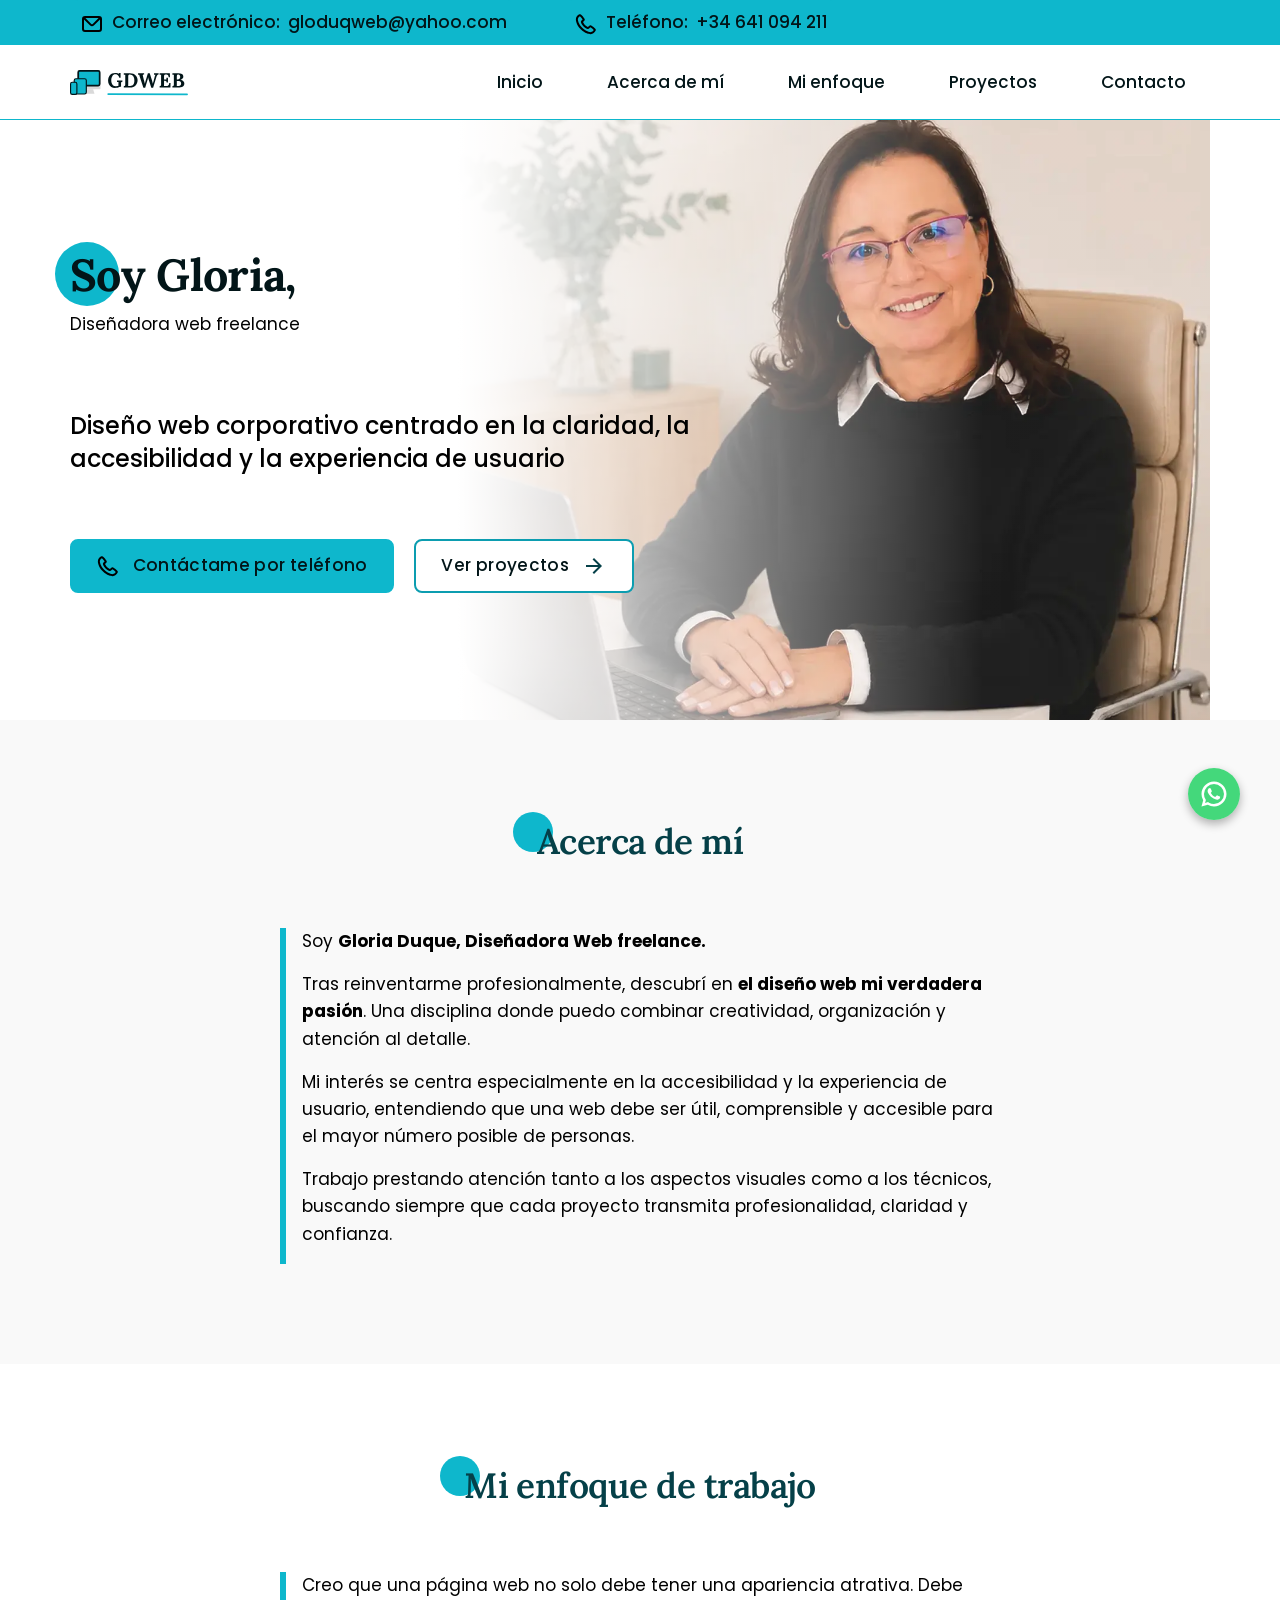
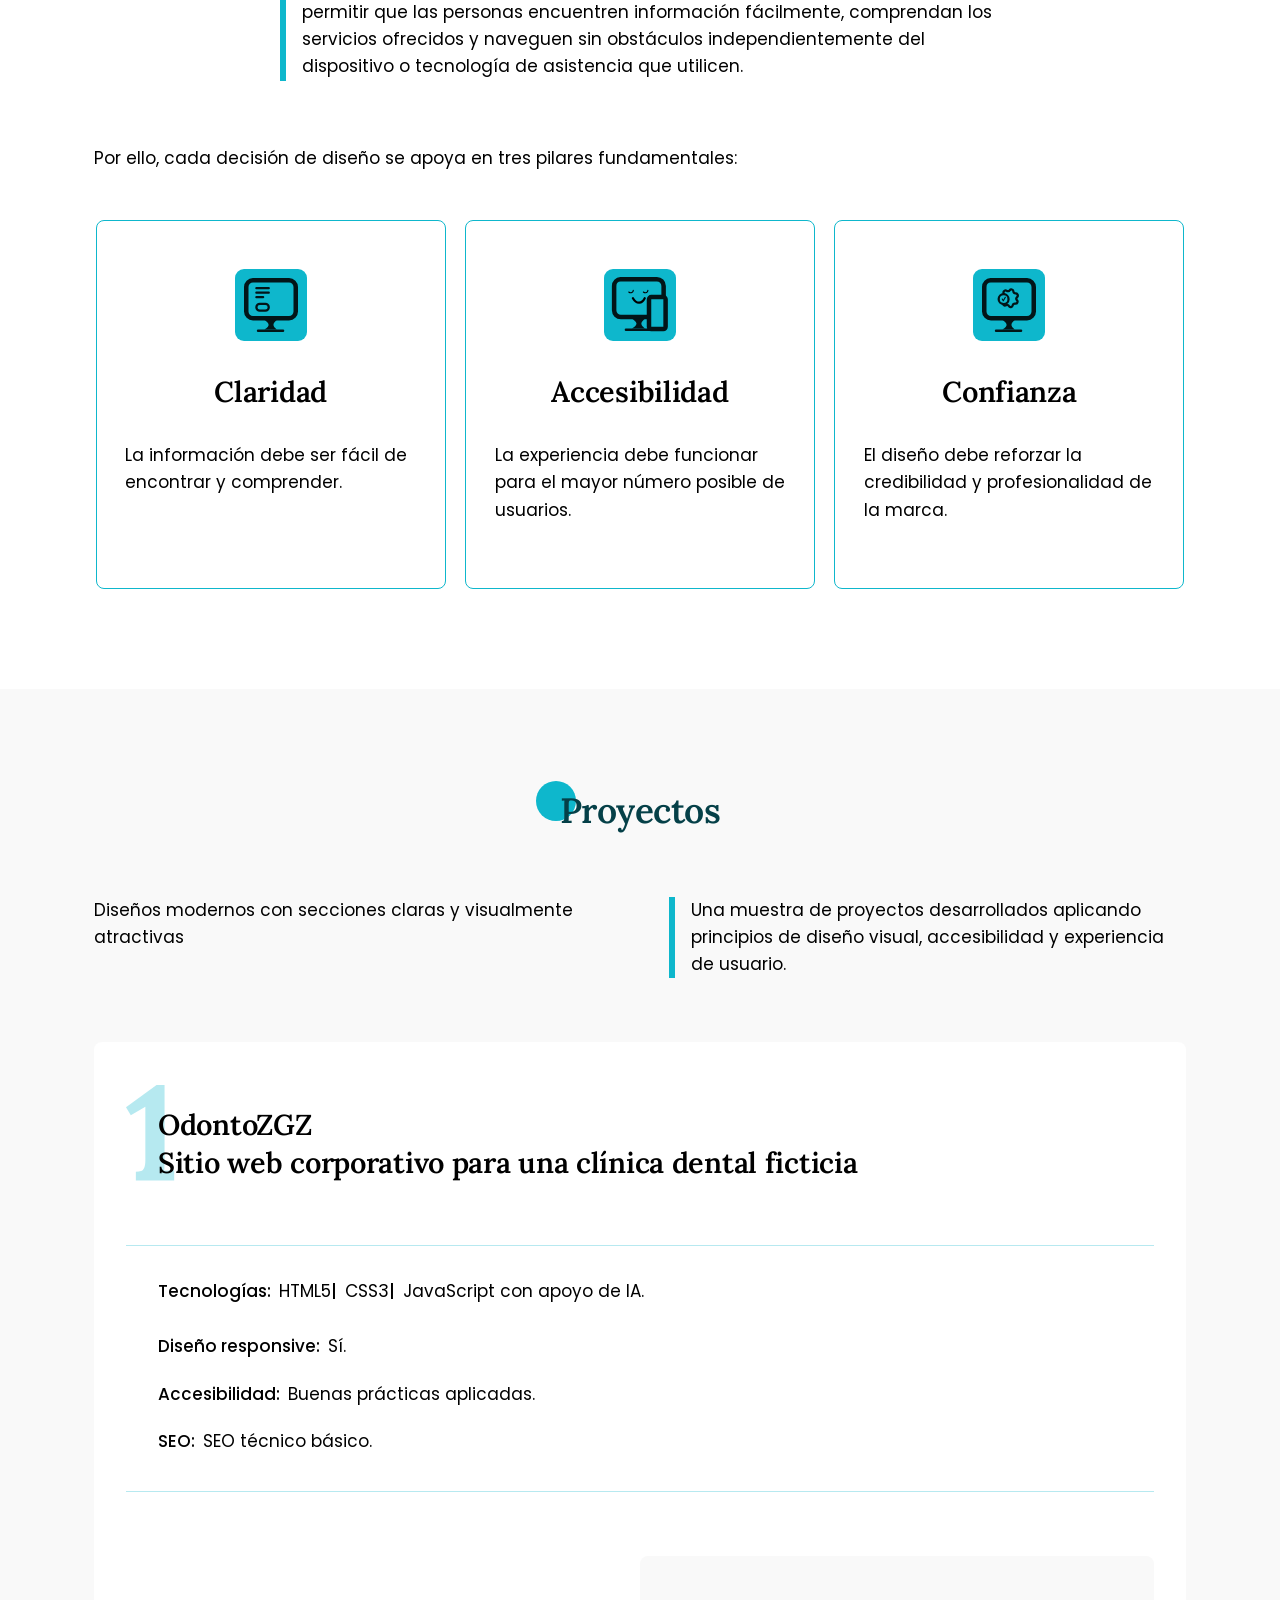
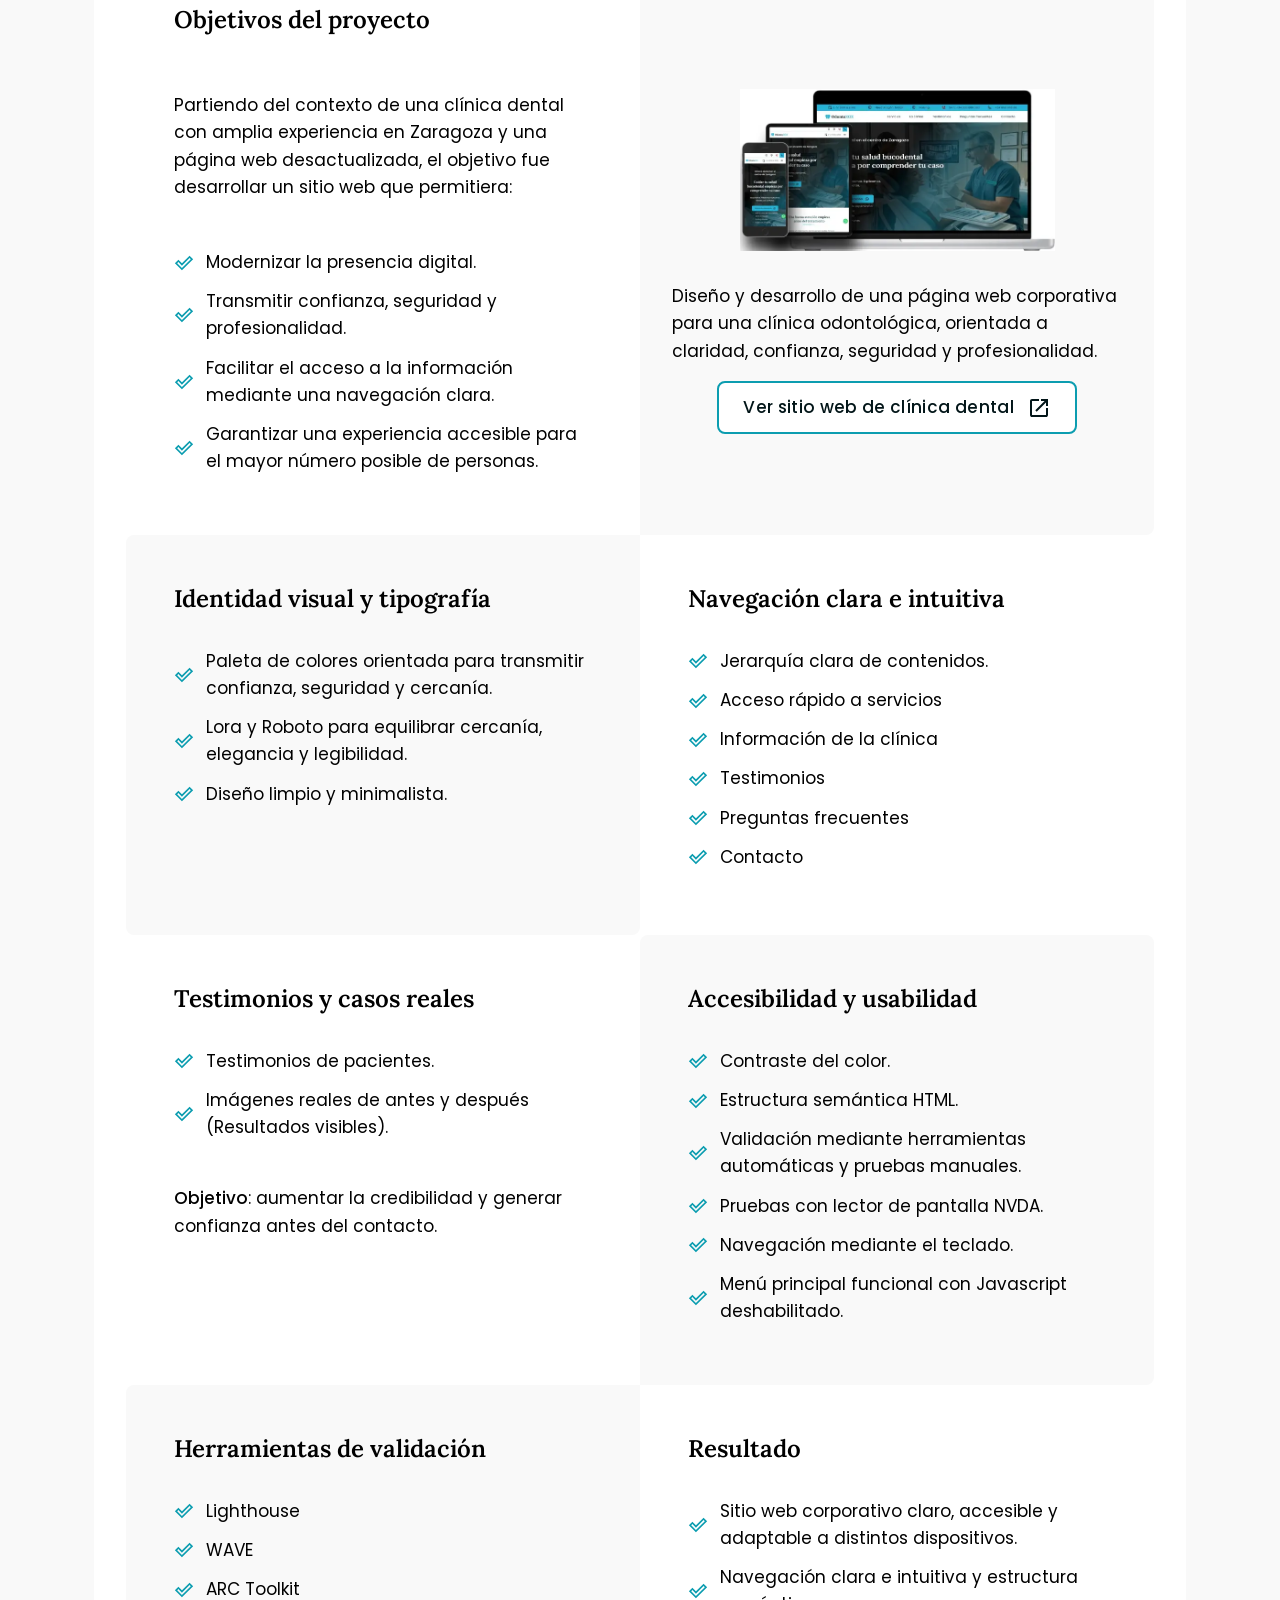
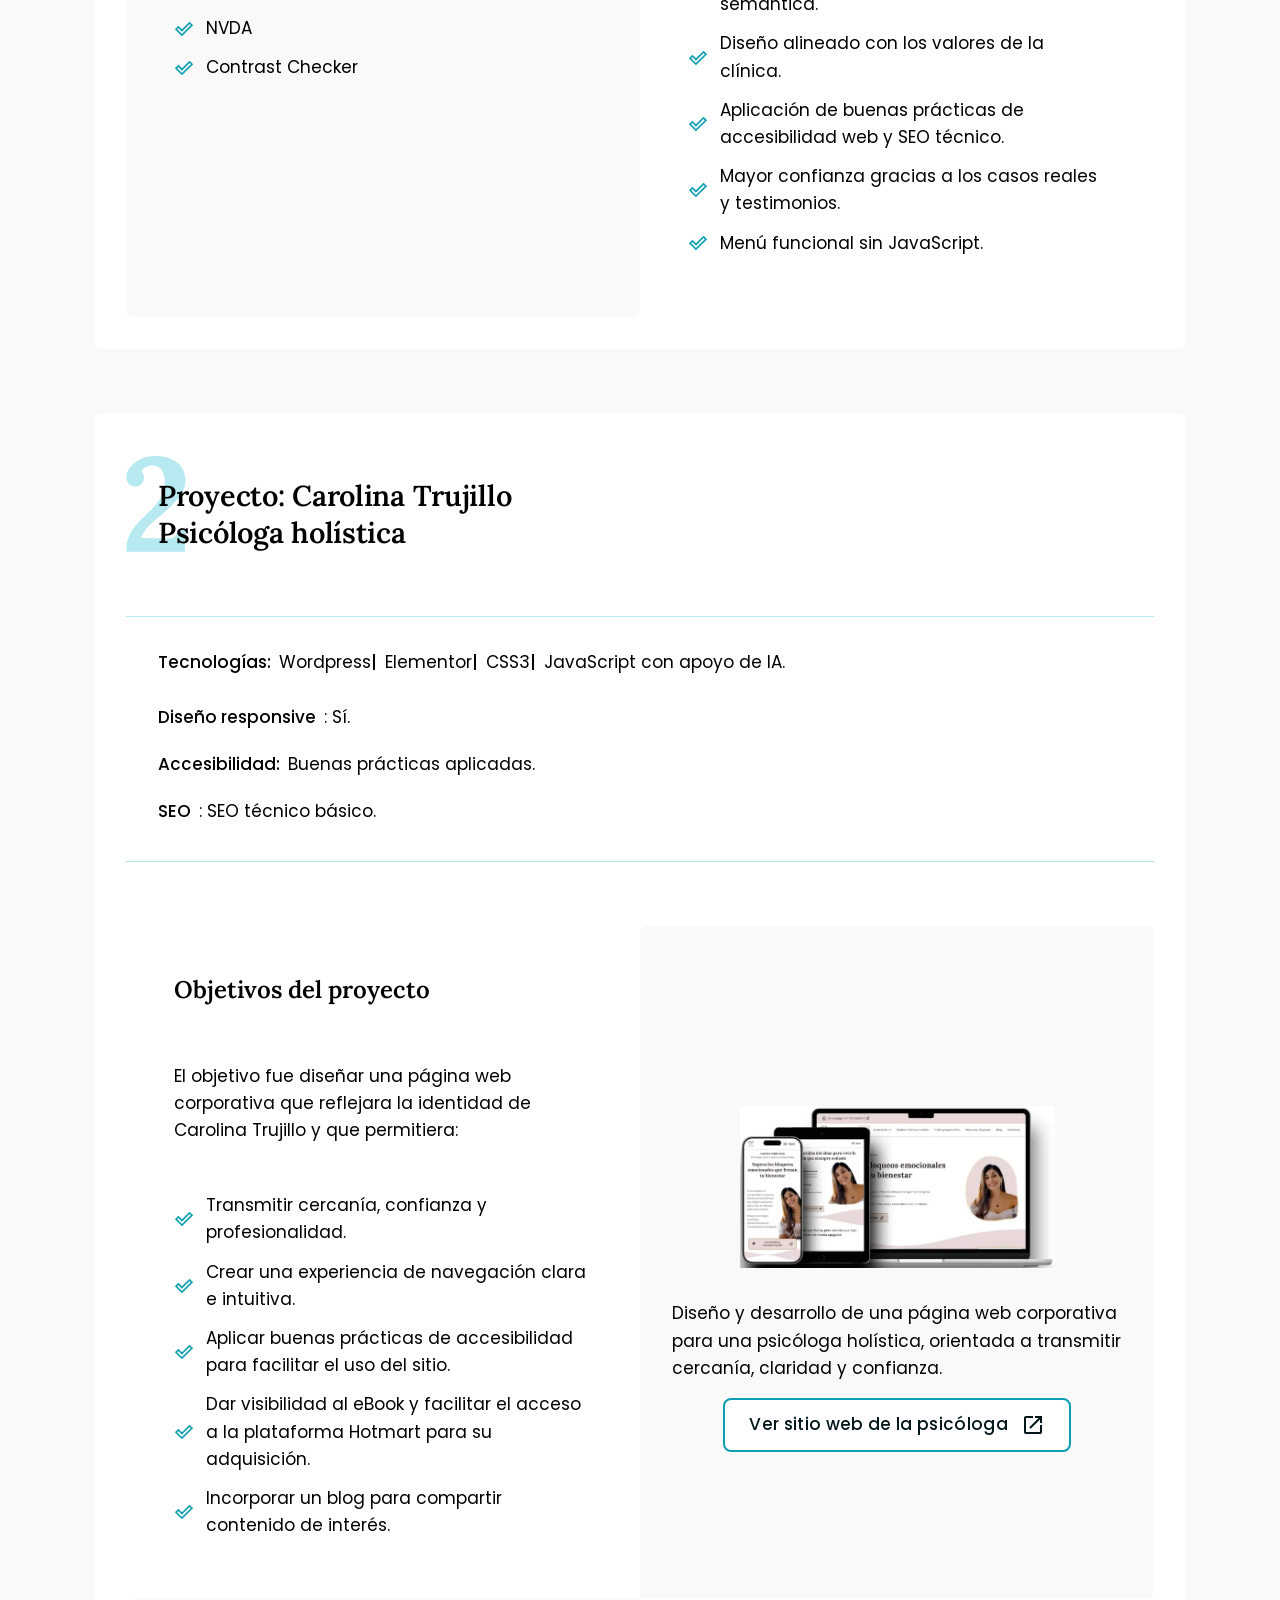
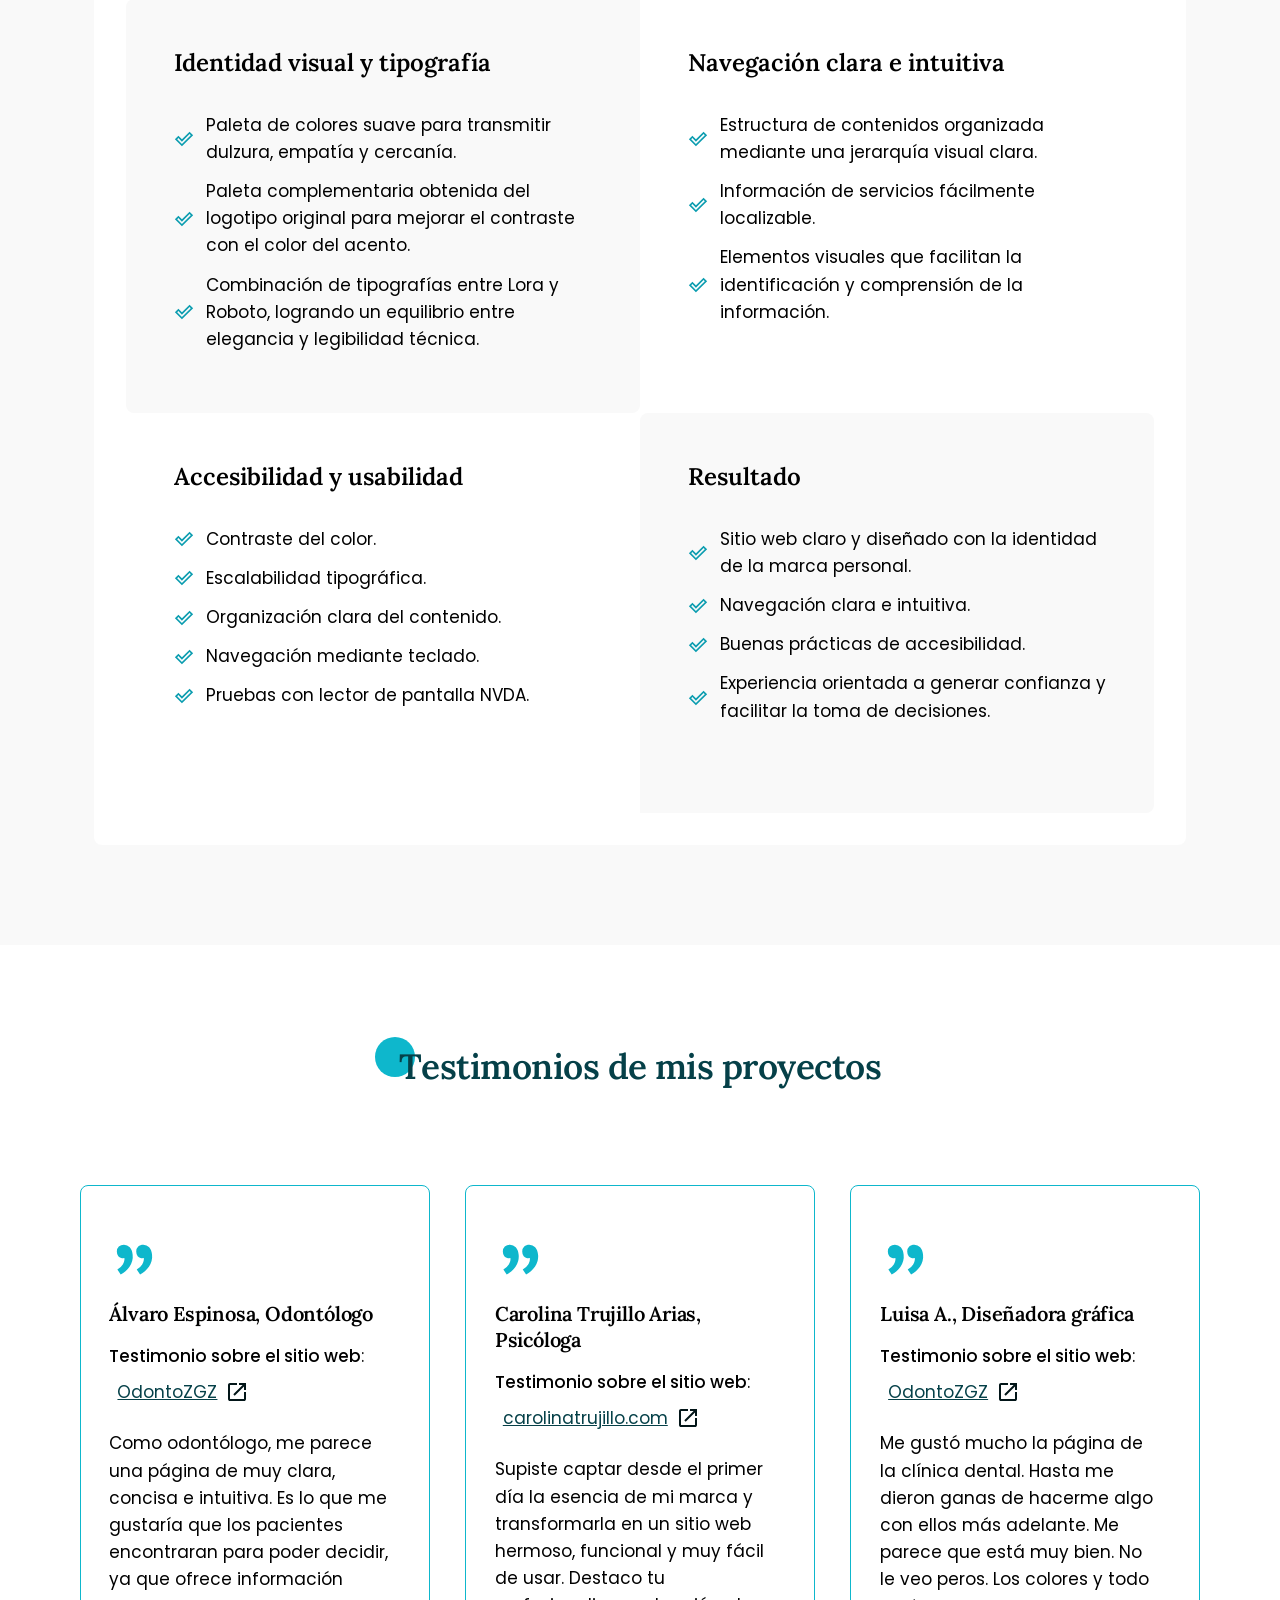
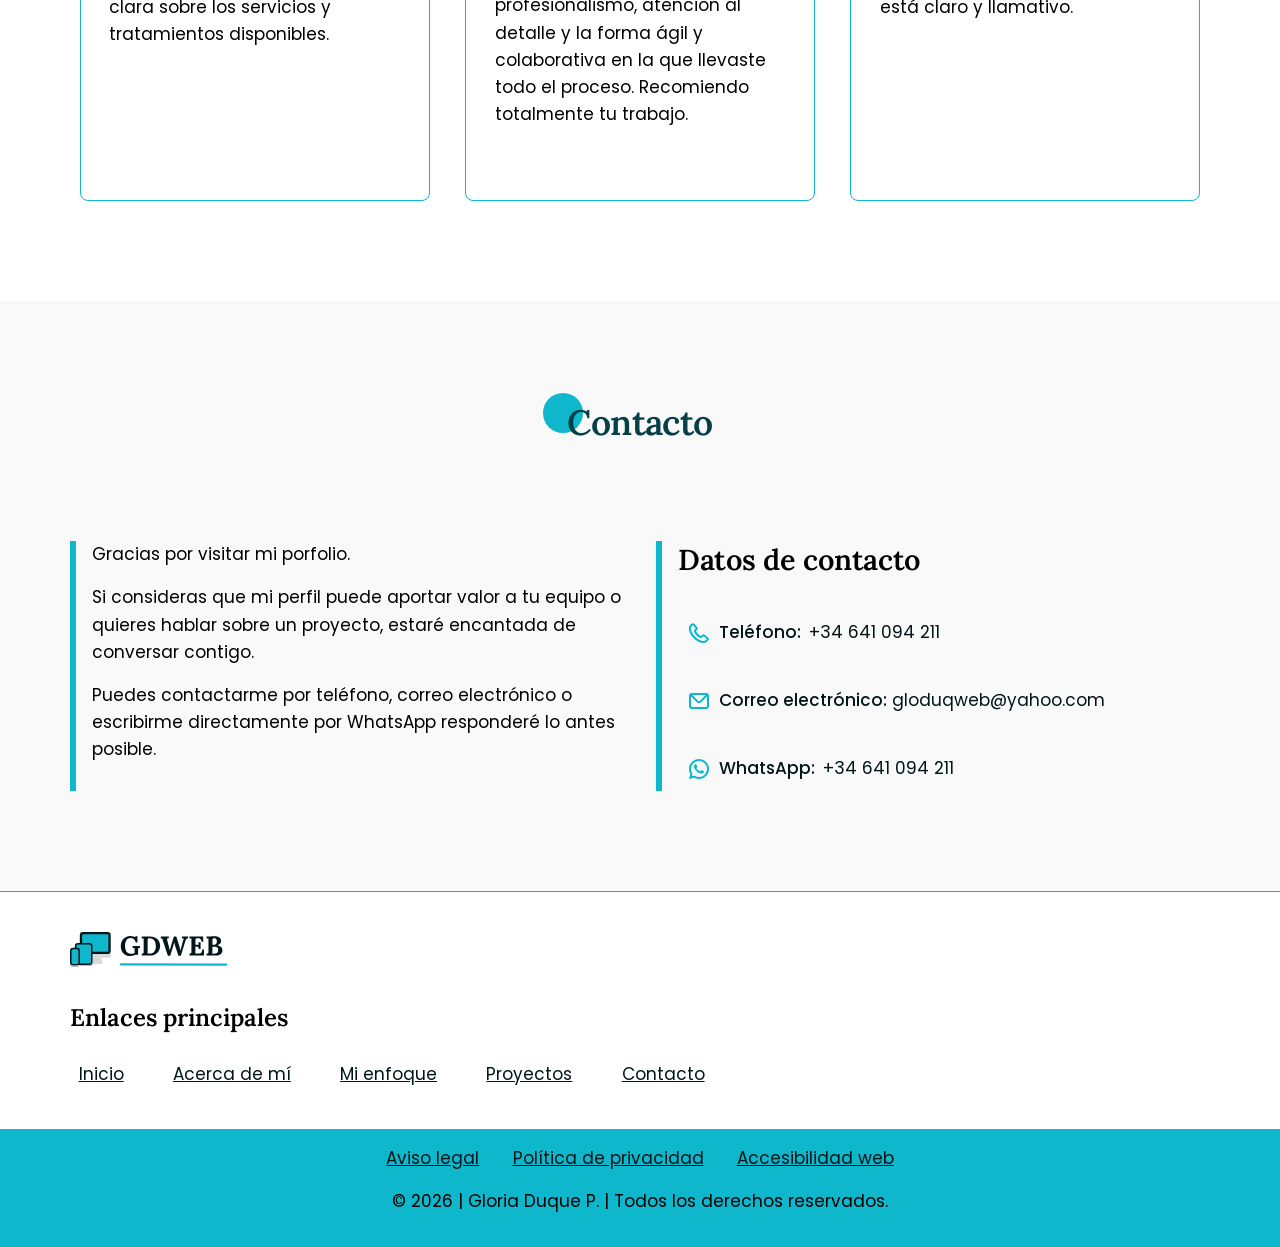
==== index.html @ 0d56bc3f "Add files via upload" ====
<!doctype html>
<html lang="es" class="no-js">

<head>
  <meta charset="UTF-8">
  <script>
    document.documentElement.classList.remove('no-js');
    document.documentElement.classList.add('js');
  </script>
  <meta name="viewport" content="width=device-width, initial-scale=1.0">
  <title>Gloria Duque| porfolio de diseño web accesible y experiencia de usuario</title>
  <meta name="robots" content="noindex nofollow">
  <meta name="description"
    content="porfolio de Gloria, Diseñadora web. Proyectos creados con enforque en la accebilidad web, claridad y experiencia de usuario. ">
  <!--FAVICON-->
  <link rel="icon" type="image/png" href="assets/img/mi-favicons/favicon-96x96.png" sizes="96x96">
  <link rel="icon" type="image/svg+xml" href="assets/img/mi-favicons/favicon.svg">
  <link rel="shortcut icon" href="assets/img/mi-favicons/favicon.ico">
  <link rel="apple-touch-icon" sizes="180x180" href="assets/img/mi-favicons/apple-touch-icon.png">
  <meta name="apple-mobile-web-app-title" content="Gdweb">
  <meta name="theme-color" content="#0eb7cc">
  <link rel="manifest" href="assets/img/mi-favicons/site.webmanifest">
  <link rel="preload" as="image" href="assets/img/hero-movil-1080.webp" media="(max-width: 1199px)"
    fetchpriority="high">
  <link rel="preload" as="image" href="assets/img/hero-web-desktop.webp" media="(min-width: 1200px)"
    fetchpriority="high">
  <link rel="stylesheet" href="assets/css/style.css">
</head>

<body id="scroll-top">
  <a class="skip-link" href="#main-content">Ir al Contenido</a>
  <header>
    <div class="header-superior">
      <div class="container">
        <div class="wrapper-enlaces-header-sup">
          <ul>
            <li class="email-header-sup"> <a href="mailto:gloduqweb@yahoo.com"><span>Correo electrónico:
                </span>gloduqweb@yahoo.com</a></li>
            <li class="tel-header-sup"><a href="tel:+34641094211"><span>Teléfono: </span>+34 641 094 211</a></li>
          </ul>


        </div>
      </div>
    </div>
    <div class="header-principal">
      <div class="container">
        <nav class="nav-principal">
          <a class="logo" href="index.html">
            <img src="assets/img/logo-gdweb.svg" alt="porfolio de Gloria Duque" width="200">
          </a>
          <button class="menu-toggle" aria-expanded="false" aria-controls="nav-list" aria-label="Abrir menú">
            <svg class="icon-burguer" aria-hidden="true" focusable="false" role="presentation"
              xmlns="http://www.w3.org/2000/svg" height="1.5rem" viewBox="0 -960 960 960" width="1.5rem" fill="#021518">
              <path d="M120-240v-80h720v80H120Zm0-200v-80h720v80H120Zm0-200v-80h720v80H120Z" />
            </svg>
            <svg class="icon-close" aria-hidden="true" focusable="false" role="presentation"
              xmlns="http://www.w3.org/2000/svg" height="1.5rem" viewBox="0 -960 960 960" width="1.5rem" fill="#021518">
              <path
                d="m256-200-56-56 224-224-224-224 56-56 224 224 224-224 56 56-224 224 224 224-56 56-224-224-224 224Z" />
            </svg>
          </button>

          <ul id="nav-list" class="nav-links">
            <li>
              <a class="nav-menu-principal" href="#scroll-top">Inicio</a>
            </li>
            <li>
              <a class="nav-menu-principal" href="#acerca-de-mi">Acerca de mí</a>
            </li>
            <li>
              <a class="nav-menu-principal" href="#servicios">Mi enfoque</a>
            </li>
            <li>
              <a class="nav-menu-principal" href="#proyectos">Proyectos</a>
            </li>
            <li>
              <a class="nav-menu-principal" href="#contacto">Contacto</a>
            </li>
          </ul>
        </nav>
      </div>
    </div>
  </header>

  <main id="main-content" tabindex="-1">
    <div class="fondo-hero">
      <div class="container hero-imagen">
        <section class="hero">
          <div>
            <div class="div-h1-relative">
              <h1>Soy Gloria,</h1>
              <div class="div-h1-absolute"></div>
            </div>
            <p>Diseñadora web freelance</p>
          </div>
          <figure class="img-hero-movil">
            <img src="assets/img/hero-movil-1080.webp" alt="">
            <figcaption class="sr-only">Retrato de Gloria Duque</figcaption>
          </figure>
          <p class="parraf-princ-hero">Diseño web corporativo centrado en la claridad, la accesibilidad y
            la experiencia
            de usuario</p>

          <div class="btn-hero">
            <a class="btn-primary" href="tel:+34641094211">Contáctame por teléfono</a>
            <a href="#proyectos" class="btn-borde enlace-interno">
              Ver proyectos
            </a>
          </div>
        </section>
      </div>
      <!-- <div class="gradiente-hero"></div> -->
    </div>
    <!--SECCIÓN ACERCA DE MÍ-->
    <section id="acerca-de-mi" class="acerca-de-mi">
      <div class="container">
        <h2><span class="h2-esfera-decorativa">A</span>cerca de mí</h2>

        <div class="textos-acerca-de-mi borde-decorativo">
          <p>
            Soy <strong>Gloria Duque, Diseñadora Web freelance.</strong>
          </p>
          <p>
            Tras reinventarme profesionalmente, descubrí en
            <b>el diseño web mi verdadera pasión</b>. Una disciplina donde puedo combinar creatividad,
            organización y
            atención al detalle.
          </p>
          <p>
            Mi interés se centra especialmente en la accesibilidad y la experiencia de usuario, entendiendo que una web
            debe ser
            útil, comprensible y accesible para el mayor número posible de personas.
          </p>
          <p>Trabajo prestando atención tanto a los aspectos visuales como a los técnicos, buscando siempre que cada
            proyecto
            transmita profesionalidad, claridad y confianza.</p>
        </div>
      </div>
    </section>
    <!--Enfoque de trabajo-->
    <section id="servicios" class="servicios">
      <div class="container">
        <h2><span class="h2-esfera-decorativa">M</span>i enfoque de trabajo</h2>

        <p class="texto-inicial-servicios borde-decorativo">
          Creo que una página web no solo debe tener una apariencia atrativa. Debe permitir que las personas encuentren
          información fácilmente, comprendan los servicios ofrecidos y naveguen sin
          obstáculos independientemente del dispositivo o tecnología de asistencia que utilicen.

        </p>
        <div class="wrapper-enfoque">
          <p>Por ello, cada decisión de diseño se apoya en tres pilares fundamentales:</p>
          <ul class="servicios-grid">
            <li class="servicio-tarjeta">
              <img src="assets/img/diseno-amigable.svg" alt="" class="icono-tarjeta-servicio">
              <h3>Claridad</h3>
              <p>
                La información debe ser fácil de encontrar y comprender.
              </p>
            </li>
            <li class="servicio-tarjeta">
              <img src="assets/img/design-responsive.svg" alt="" class="icono-tarjeta-servicio">
              <h3 class="h3-disen-adaptab">Accesibilidad</h3>
              <p>
                La experiencia debe funcionar para el mayor número posible de usuarios.
              </p>
            </li>
            <li class="servicio-tarjeta">
              <img src="assets/img/design-optimizado.svg" alt="" class="icono-tarjeta-servicio">
              <h3>Confianza</h3>
              <p>
                El diseño debe reforzar la credibilidad y profesionalidad de la marca.
              </p>
            </li>
          </ul>
        </div>
      </div>
    </section>
    <!-- ======================== -->
    <section id="proyectos" class="porfolio porfolio-proyecto">
      <div class="container">
        <h2><span class="h2-esfera-decorativa">P</span>royectos</h2>
        <div class="p-uno-porfolio">
          <p class="p-decora-porfolio">
            Diseños modernos con secciones claras y visualmente
            atractivas
          </p>
          <p class="borde-decorativo texto-inicial">
            Una muestra de proyectos desarrollados aplicando principios de diseño visual, accesibilidad y experiencia de
            usuario.
          </p>
        </div>
        <!--proyecto-OdontoZGZ-->
        <article class="proyecto">
          <h3 id="proyecto-odonto" class="odonto h3-proyecto odonto">
            <span>OdontoZGZ</span>
            <span>Sitio web corporativo para una clínica dental ficticia</span>
          </h3>
          <ul class="tecnologia-proyecto">
            <li class="item-lista-tecnologias"><span>Tecnologías:</span>
              <ul class="lista-tecnologia-proyecto">
                <li>HTML5</li>
                <li><span aria-hidden="true">|</span>CSS3</li>
                <li><span aria-hidden="true">|</span>JavaScript con apoyo de IA.</li>
              </ul>
            </li>
            <li><span>Diseño responsive:</span>Sí.</li>
            <li><span>Accesibilidad:</span>Buenas prácticas aplicadas.</li>
            <li><span>SEO:</span>SEO técnico básico.</li>
          </ul>
          <div class="grid-proyecto">
            <div class="grid-1-proyecto">
              <div class="objeti-proyecto-porfo">
                <h4>Objetivos del proyecto</h4>
                <p>
                  Partiendo del contexto de una clínica dental con amplia experiencia en Zaragoza y una página web
                  desactualizada, el objetivo fue desarrollar un sitio web que permitiera:</p>
                <ul>
                  <li>Modernizar la presencia digital.</li>
                  <li>Transmitir confianza, seguridad y profesionalidad.</li>
                  <li>Facilitar el acceso a la información mediante una navegación clara.</li>
                  <li>Garantizar una experiencia accesible para el mayor número posible de personas.</li>
                </ul>

              </div>
            </div>
            <div class="grid-2-proyecto">
              <figure class="figure-proyect1">
                <img src="assets/img/odonto-mockup.webp"
                  alt="Página inicio de OdontoZGZ adaptada a pantallas de ordenador, tableta y teléfono móvil.">
                <figcaption class="descripcion-img-proyecto">
                  <p class="descripcion-img-proyecto">
                    Diseño y desarrollo de una página web corporativa para una clínica odontológica, orientada a
                    claridad, confianza, seguridad y profesionalidad.
                  </p>
                  <a class="btn-borde enlace-nueva-ventana" href="https://glodu853.github.io/odontozgz/" target="_blank"
                    rel="noopener noreferrer nofollow">Ver sitio web de clínica dental
                    <span class="sr-only">(se abre en una nueva pestaña.)
                    </span>
                  </a>
                </figcaption>
              </figure>
            </div>

            <!--grid 3 y 4-->

            <div class="grid-3-proyecto">
              <h4>Identidad visual y tipografía</h4>
              <ul>
                <li>Paleta de colores orientada para transmitir confianza, seguridad y cercanía.</li>
                <li>Lora y Roboto para equilibrar cercanía, elegancia y legibilidad.</li>
                <li>Diseño limpio y minimalista.</li>
              </ul>
            </div>

            <div class="grid-4-proyecto">
              <h4>Navegación clara e intuitiva</h4>
              <div>
                <ul>
                  <li>Jerarquía clara de contenidos.</li>
                  <li>Acceso rápido a servicios</li>
                  <li>Información de la clínica</li>
                  <li>Testimonios</li>
                  <li>Preguntas frecuentes</li>
                  <li>Contacto</li>
                </ul>
              </div>
            </div>

            <!--grid 5 y 6-->

            <div class="grid-5-proyecto">
              <h4>Testimonios y casos reales</h4>
              <ul>
                <li>Testimonios de pacientes.</li>
                <li>Imágenes reales de antes y después (Resultados visibles).</li>
              </ul>
              <p><span class="negrita">Objetivo</span>: aumentar la credibilidad y generar confianza antes del contacto.
              </p>
            </div>

            <div class="grid-6-proyecto">
              <h4>Accesibilidad y usabilidad</h4>
              <ul>
                <li>Contraste del color.</li>
                <li>Estructura semántica HTML.</li>
                <li>Validación mediante herramientas automáticas y pruebas manuales.</li>
                <li>Pruebas con lector de pantalla NVDA.</li>
                <li>Navegación mediante el teclado.</li>
                <li>Menú principal funcional con Javascript deshabilitado.</li>
              </ul>
            </div>

            <!--grid 7 y 8-->
            <div class="grid-7-proyecto">
              <h4>Herramientas de validación</h4>
              <ul>
                <li>Lighthouse</li>
                <li>WAVE</li>
                <li>ARC Toolkit</li>
                <li>NVDA</li>
                <li>Contrast Checker </li>
              </ul>
            </div>
            <div class="grid-8-proyecto">
              <h4>Resultado</h4>
              <ul>
                <li>Sitio web corporativo claro, accesible y adaptable a distintos dispositivos.</li>
                <li>Navegación clara e intuitiva y estructura semántica.</li>
                <li>Diseño alineado con los valores de la clínica.</li>
                <li>Aplicación de buenas prácticas de accesibilidad web y SEO técnico.</li>
                <li>Mayor confianza gracias a los casos reales y testimonios.</li>
                <li>Menú funcional sin JavaScript.</li>
              </ul>
            </div>
          </div>
        </article>
        <!--proyecto-Carolina-Trujillo-->
        <article class="proyecto">
          <h3 id="proyecto-carolina" class="h3-proyecto carolina">
            <span>Proyecto: Carolina Trujillo</span>
            <span>Psicóloga holística</span>
          </h3>
          <ul class="tecnologia-proyecto">
            <li class="item-lista-tecnologias"><span>Tecnologías:</span>
              <ul class="lista-tecnologia-proyecto">
                <li>Wordpress</li>
                <li><span aria-hidden="true">|</span>Elementor</li>
                <li><span aria-hidden="true">|</span>CSS3</li>
                <li><span aria-hidden="true">|</span>JavaScript con apoyo de IA.</li>
              </ul>
            </li>
            <li><span>Diseño responsive</span>: Sí.</li>
            <li><span>Accesibilidad: </span>Buenas prácticas aplicadas.</li>
            <li><span>SEO</span>: SEO técnico básico.</li>
          </ul>
          <!--grid 1 y 2-->
          <div class="grid-proyecto">
            <div class="grid-1-proyecto">
              <div class="objeti-proyecto-porfo">
                <h4>Objetivos del proyecto</h4>
                <p class="alinear-end">
                  El objetivo fue diseñar una página web corporativa que reflejara la identidad de Carolina Trujillo y
                  que permitiera:</p>
                <ul>
                  <li>Transmitir cercanía, confianza y profesionalidad.
                  </li>
                  <li>Crear una experiencia de navegación clara e intuitiva.</li>
                  <li>Aplicar buenas prácticas de accesibilidad para facilitar el uso del sitio.</li>
                  <li>Dar visibilidad al eBook y facilitar el acceso a la plataforma Hotmart para su adquisición.</li>
                  <li>Incorporar un blog para compartir contenido de interés.</li>
                </ul>

              </div>
            </div>
            <div class="grid-2-proyecto">
              <figure class="figure-proyect1">
                <img src="assets/img/home-carolinatrujillo.webp"
                  alt="Página inicio del sitio de Carolina Trujillo presentada en diferentes dispositivos.">
                <figcaption class="descripcion-img-proyecto">
                  <p class="descripcion-img-proyecto">Diseño y desarrollo de una página web corporativa para una
                    psicóloga holística, orientada a
                    transmitir cercanía, claridad y confianza.
                  </p>
                  <a class="btn-borde enlace-nueva-ventana" href="https://carolinatrujillo.com" target="_blank"
                    rel="noopener noreferrer nofollow">Ver sitio web de la psicóloga
                    <span class="sr-only">(se abrirá en una nueva pestaña).
                    </span>
                  </a>
                </figcaption>
              </figure>
            </div>
           
            <!--grid 3 y 4-->
            <div class="grid-3-proyecto">
              <h4>Identidad visual y tipografía</h4>
              <ul>
                <li>Paleta de colores suave para transmitir dulzura, empatía y cercanía. </li>
                <li>Paleta complementaria obtenida del logotipo original para mejorar el contraste con el color del
                  acento. </li>
                <li>Combinación de tipografías entre Lora y Roboto, logrando un equilibrio entre elegancia y legibilidad
                  técnica.</li>

              </ul>
            </div>
            <div class="grid-4-proyecto">
              <h4>Navegación clara e intuitiva</h4>
              <ul>
                <li>Estructura de contenidos organizada mediante una jerarquía visual clara.</li>
                <li>Información de servicios fácilmente localizable.</li>
                <li>Elementos visuales que facilitan la identificación y comprensión de la información.</li>
              </ul>
            </div>
            <!--grid 5 y 6-->
            <div class="grid-5-proyecto">
              <h4>Accesibilidad y usabilidad</h4>
              <ul>
                <li>Contraste del color.</li>
                <li>Escalabilidad tipográfica.</li>
                <li>Organización clara del contenido.</li>
                <li>Navegación mediante teclado.</li>
                <li>Pruebas con lector de pantalla NVDA.</li>
              </ul>
            </div>
            <div class="grid-6-proyecto">
              <h4>Resultado</h4>
              <ul>
                <li>Sitio web claro y diseñado con la identidad de la marca personal.</li>
                <li>Navegación clara e intuitiva.</li>
                <li>Buenas prácticas de accesibilidad.</li>
                <li>Experiencia orientada a generar confianza y facilitar la toma de decisiones.</li>
              </ul>
            </div>
          </div>
        </article>
      </div>
    </section>
    <section class="opiniones" id="valoraciones">
      <div class="container">
        <h2 id="titulo-opiniones" class="titulo-opiniones">
          <span class="h2-esfera-decorativa">T</span>estimonios de mis proyectos
        </h2>
        <ul class="testimonios-grid">
          <li class="testimonio-tarjeta">
            <article>
              <img src="assets/img/quote.svg" class="quote" alt="">
              <h3 class="h3-article"> <span class="sr-only">Testimonio de: </span> Álvaro Espinosa, Odontólogo</h3>
              <p><span class="font-weight-500">Testimonio sobre el sitio web</span>:
                <a class="testimonio-enlace" href="https://glodu853.github.io/odontozgz/" target="_blank"
                  rel="noopener noreferrer">
                  OdontoZGZ <span class="sr-only">(se abre en una nueva pestaña).</span>
                </a>
              </p>
              <blockquote>
                <p>
                  Como odontólogo, me parece una página de muy clara, concisa e
                  intuitiva. Es lo que me
                  gustaría que los pacientes encontraran para poder decidir, ya que ofrece información clara sobre
                  los
                  servicios y tratamientos disponibles.
                </p>
              </blockquote>
            </article>
          </li>

          <li class="testimonio-tarjeta">
            <article>
              <img src="assets/img/quote.svg" class="quote" alt="">
              <h3 class="h3-article"> <span class="sr-only">Testimonio de: </span>Carolina Trujillo Arias,<br> Psicóloga
              </h3>
              <p><span class="font-weight-500">Testimonio sobre el sitio web</span>:<a class="testimonio-enlace"
                  href="https://carolinatrujillo.com/" target="_blank" rel="noopener noreferrer">
                  carolinatrujillo.com <span class="sr-only">(se abre en una nueva pestaña).</span>
                </a>
              </p>
              <blockquote>
                <p>
                  Supiste captar desde el primer día la esencia de mi marca y transformarla en un sitio web hermoso,
                  funcional y muy fácil de usar. Destaco tu profesionalismo, atención al detalle y la forma ágil y
                  colaborativa en la que llevaste todo el proceso. Recomiendo totalmente tu trabajo.
                </p>
              </blockquote>
            </article>
          </li>
          <li class="testimonio-tarjeta">
            <article>
              <img src="assets/img/quote.svg" class="quote" alt="">
              <h3 class="h3-article"> <span class="sr-only">Testimonio de: </span> Luisa A., Diseñadora gráfica</h3>
              <p><span class="font-weight-500">Testimonio sobre el sitio web</span>:
                <a class="testimonio-enlace" href="https://glodu853.github.io/odontozgz/" target="_blank"
                  rel="noopener noreferrer">
                  OdontoZGZ <span class="sr-only">(se abre en una nueva pestaña).</span>
                </a>
              </p>
              <blockquote>
                <p>
                  Me gustó mucho la página de la clínica dental. Hasta me dieron ganas de hacerme algo con ellos más
                  adelante. Me parece que está muy bien. No le veo peros. Los colores y todo está claro y llamativo.

                </p>
              </blockquote>
            </article>
          </li>
        </ul>
      </div>
    </section>

    <section id="contacto" class="contacto">
      <div class="container">
        <h2 class="linea-decorativa">
          <span class="h2-esfera-decorativa">C</span>ontacto
        </h2>
        <div class="informacion-contacto">
          <div class="texto-seccion-contacto borde-decorativo">
            <p>
              Gracias por visitar mi porfolio.
            </p>
            <p>Si consideras que mi perfil puede aportar valor a tu equipo o quieres hablar sobre un proyecto, estaré
              encantada de conversar contigo.</p>
            <p>Puedes contactarme por teléfono, correo electrónico o escribirme directamente por WhatsApp responderé lo
              antes posible.</p>
          </div>
          <div class="datos-contacto">
            <h3>Datos de contacto</h3>
            <address class="enlaces-contacto">
              <ul>
                <li class="tel-section-contacto"><a href="tel:+34641094211"><span
                      class="etiquetas-enlaces">Teléfono:</span> +34 641 094 211</a></li>
                <li class="correo-section-contacto"><a href="mailto:gloduqweb@yahoo.com"><span><span
                        class="etiquetas-enlaces">Correo electrónico:</span> gloduqweb@yahoo.com</span></a></li>
                <li class="whatsapp-section-contacto"><a
                    href="https://wa.me/34641094211?text=Hola%2C%20Gloria.%20He%20visto%20tu%20porfolio%20y%20me%20gustar%C3%ADa%20contactar%20contigo."
                    target="_blank" rel="noopener noreferrer nofollow"><span class="etiquetas-enlaces">WhatsApp:</span>
                    +34 641 094 211
                    <span class="sr-only">(Se abre en una nueva pestaña)</span></a></li>

              </ul>


            </address>
          </div>
        </div>
      </div>
    </section>
  </main>
  <footer class="footer-principal">
    <div class="container">
      <h2 class="sr-only">Información del sitio</h2>
      <img src="assets/img/logo-gdweb.svg" alt="" width="160">
      <div class="enlac-prinp-contac-footer">
        <nav class="nav-footer" aria-label="Navegación del pie de página">

          <div class="enlaces-nav-footer">
            <h3 class="titulo-nav-footer">Enlaces principales</h3>
            <ul class="menu-principal-footer">
              <li class="item-menu-princip-footer">
                <a href="#scroll-top" class="link-footer">Inicio</a>
              </li>
              <li class="item-menu-princip-footer">
                <a href="#acerca-de-mi" class="link-footer">Acerca de mí</a>
              </li>
              <li class="item-menu-princip-footer">
                <a href="#servicios" class="link-footer">Mi enfoque</a>
              </li>
              <li class="item-menu-princip-footer">
                <a href="#proyectos" class="link-footer">Proyectos</a>
              </li>
              <li class="item-menu-princip-footer">
                <a href="#contacto" class="link-footer">Contacto</a>
              </li>
            </ul>
          </div>
        </nav>

      </div>
    </div>

    <section class="legal-footer">
      <div class="container">
        <h3 class="sr-only">Información legal</h3>
        <ul class="enlaces-legales-footer">
          <li class="item-legal-footer"><a href="legales-accesibilidad/aviso-legal.html">Aviso legal</a></li>
          <li class="item-legal-footer">
            <a href="legales-accesibilidad/politica-privacidad.html">Política de privacidad</a>
          </li>
           <li class="item-legal-footer"><a href="legales-accesibilidad/accesibilidad-web.html">Accesibilidad web</a></li>

        </ul>
        <p>© 2026 | Gloria Duque P. | Todos los derechos reservados.</p>
      </div>
    </section>
  </footer>
  <aside class="acciones-flotantes" aria-label="Accesos rápidos" data-landmark-index="12">

    <a class="whatsapp-fijo"
      href="https://wa.me/34641094211?text=Hola%2C+Gloria.+He+visto+tu+porfolio+y+me+gustar%C3%ADa+contactar+contigo."
      target="_blank" rel="noopener noreferrer"
      aria-label="Contactar con OdontoZGZ mediante WhatsApp. Se abrirá una nueva pestaña">
      <svg class="icon-whatsapp-fijo" aria-hidden="true" fill="currentColor" focusable="false"
        xmlns="http://www.w3.org/2000/svg" width="30" height="30" viewBox="0 0 24 24">
        <path
          d="m7.254 18.494l.724.423A7.95 7.95 0 0 0 12.001 20a8 8 0 1 0-8-8a7.95 7.95 0 0 0 1.084 4.024l.422.724l-.653 2.401zM2.005 22l1.352-4.968A9.95 9.95 0 0 1 2.001 12c0-5.523 4.477-10 10-10s10 4.477 10 10s-4.477 10-10 10a9.95 9.95 0 0 1-5.03-1.355zM8.392 7.308q.202-.014.403-.004q.081.006.162.016c.159.018.334.115.393.249q.447 1.015.868 2.04c.062.152.025.347-.093.537c-.06.097-.154.233-.263.372c-.113.145-.356.411-.356.411s-.099.118-.061.265c.014.056.06.137.102.205l.059.095c.256.427.6.86 1.02 1.268c.12.116.237.235.363.346c.468.413.998.75 1.57 1l.005.002c.085.037.128.057.252.11q.093.039.191.066q.036.01.073.011a.35.35 0 0 0 .295-.142c.723-.876.79-.933.795-.933v.002a.48.48 0 0 1 .378-.127q.092.004.177.04c.531.243 1.4.622 1.4.622l.582.261c.098.047.187.158.19.265c.004.067.01.175-.013.373c-.032.259-.11.57-.188.733a1.2 1.2 0 0 1-.21.302a2.4 2.4 0 0 1-.33.288q-.124.092-.125.09a5 5 0 0 1-.383.22a2 2 0 0 1-.833.23c-.185.01-.37.024-.556.014c-.008 0-.568-.087-.568-.087a9.45 9.45 0 0 1-3.84-2.046c-.226-.199-.436-.413-.65-.626c-.888-.885-1.561-1.84-1.97-2.742a3.5 3.5 0 0 1-.33-1.413a2.73 2.73 0 0 1 .565-1.68c.073-.094.142-.192.261-.305c.126-.12.207-.184.294-.228a1 1 0 0 1 .371-.1">
        </path>
      </svg>
    </a>
    <a href="#scroll-top" class="btn-volver-al-inicio-pag" aria-label="Volver al inicio de la página">
      <img src="assets/img/arrow-scroll-top.svg" alt="">
    </a>
  </aside>







  <script src="assets/js/main.js"></script>
</body>

</html>
---- assets/css/style.css ----
/* ==========================================================================
   0. FUENTES
   ========================================================================== */
/* poppins-regular - latin */
@font-face {
  font-display: swap; /* Check https://developer.mozilla.org/en-US/docs/Web/CSS/@font-face/font-display for other options. */
  font-family: 'Poppins';
  font-style: normal;
  font-weight: 400;
  src: url('../fonts/poppins/poppins-v24-latin-regular.woff2') format('woff2'); /* Chrome 36+, Opera 23+, Firefox 39+, Safari 12+, iOS 10+ */
  }
/* poppins-500 - latin */
@font-face {
  font-display: swap;
  font-family: 'Poppins';
  font-style: normal;
  font-weight: 500;
  src: url('../fonts/poppins/poppins-v24-latin-500.woff2') format('woff2'); /* Chrome 36+, Opera 23+, Firefox 39+, Safari 12+, iOS 10+ */
}

/* poppins-700 - latin */
@font-face {
  font-display: swap; /* Check https://developer.mozilla.org/en-US/docs/Web/CSS/@font-face/font-display for other options. */
  font-family: 'Poppins';
  font-style: normal;
  font-weight: 700;
  src: url('../fonts/poppins/poppins-v24-latin-700.woff2') format('woff2'); /* Chrome 36+, Opera 23+, Firefox 39+, Safari 12+, iOS 10+ */
}
/* poppins-italic - latin */
@font-face {
  font-display: swap; 
  font-family: 'Poppins';
  font-style: italic;
  font-weight: 400;
  src: url('../fonts/poppins/poppins-v24-latin-italic.woff2') format('woff2'); /* Chrome 36+, Opera 23+, Firefox 39+, Safari 12+, iOS 10+ */
}
/* lora-600 - latin */
@font-face {
  font-display: swap; /* Check https://developer.mozilla.org/en-US/docs/Web/CSS/@font-face/font-display for other options. */
  font-family: 'Lora';
  font-style: normal;
  font-weight: 600;
  src: url('../fonts/lora/lora-v37-latin-600.woff2') format('woff2'); /* Chrome 36+, Opera 23+, Firefox 39+, Safari 12+, iOS 10+ */
}
/* lora-700 - latin */
@font-face {
  font-display: swap; 
  font-family: 'Lora';
  font-style: normal;
  font-weight: 700;
  src: url('../fonts/lora/lora-v37-latin-700.woff2') format('woff2'); /* Chrome 36+, Opera 23+, Firefox 39+, Safari 12+, iOS 10+ */
}



/* ==========================================================================
   1. RESET MODERNO (Lo que acordamos al principio)
   ========================================================================== */
*,
*::before,
*::after {
  box-sizing: border-box;
  margin: 0;
  padding: 0;
}

html {
  -moz-text-size-adjust: none;
  -webkit-text-size-adjust: none;
  text-size-adjust: none;
  /* scroll-behavior: smooth; */
}

/* ==========================================================================
   2. VARIABLES DE FUENTES (Tus tablas de Desktop, Tablet y Móvil)
   ========================================================================== */
:root {
  --font-heading: 'Lora', serif;
  --font-body: 'Poppins', sans-serif;

  /* --- DESKTOP --- */
  --h1-sz: 2.8rem;
  --h1-lh: 1.25;
  --h1-ls: -0.015em;
  --h1-w: 700;
  --h2-sz: 2.2rem;
  --h2-lh: 1.25;
  --h2-ls: -0.015em;
  --h2-w: 600;
  --h3-sz: 1.8rem;
  --h3-lh: 1.3;
  --h3-ls: -0.01em;
  --h3-w: 600;
  --h4-sz: 1.5rem;
  --h4-lh: 1.35;
  --h4-ls: 0em;
  --h4-w: 600;
  --h5-sz: 1.25rem;
  --h5-lh: 1.4;
  --h5-ls: 0em;
  --h5-w: 500;
  --h6-sz: 1.125rem;
  --h6-lh: 1.4;
  --h6-ls: 0em;
  --h6-w: 500;

  --p-sz: 1.0625rem;
  --p-lh: 1.6;
  --p-w: 400;
  --p-lg-sz: 1.25rem;
  --p-lg-lh: 1.6;
  --btn-sz: 1.0625rem;
  --btn-ls: 0.02em;
  --btn-w: 500;
  --small-sz: 1rem;
  --small-lh: 1.5;
}

@media (max-width: 1023px) {

  /* TABLET */
  :root {
    --h1-sz: 2.4rem;
    --h1-lh: 1.3;
    --h2-sz: 1.9rem;
    --h2-lh: 1.3;
    --h3-sz: 1.6rem;
    --h3-lh: 1.35;
    --h4-sz: 1.35rem;
    --h4-lh: 1.4;
    --h5-sz: 1.15rem;
    --h5-lh: 1.45;
    --h6-sz: 1.0625rem;
    --h6-lh: 1.45;
    --p-lh: 1.65;
    --p-lg-lh: 1.65;
  }
}

@media (max-width: 767px) {

  /* MOBILE */
  :root {
    --h1-sz: 2rem;
    --h1-ls: -0.01em;
    --h2-sz: 1.75rem;
    --h2-ls: -0.01em;
    --h3-sz: 1.5rem;
    --h3-ls: -0.01em;
    --p-sz: 1rem;
    --p-lh: 1.7;
    --p-lg-sz: 1.125rem;
    --p-lg-lh: 1.7;
    --btn-sz: 1rem;
  }
}

/* ==========================================================================
   3. APLICACIÓN GLOBAL
   ========================================================================== */
body {
  min-height: 100dvh;
  font-family: var(--font-body);
  font-size: var(--p-sz);
  line-height: var(--p-lh);
  font-weight: var(--p-w);
  -webkit-font-smoothing: antialiased;
  /* text-rendering: optimizeLegibility; */
  overflow-wrap: break-word;
}

/* Encabezados Lora */
h1,
h2,
h3,
h4,
h5 {
  font-family: var(--font-heading);
  text-wrap: balance;
}

h1 {
  font-size: var(--h1-sz);
  line-height: var(--h1-lh);
  letter-spacing: var(--h1-ls);
  font-weight: var(--h1-w);
}

h2 {
  font-size: var(--h2-sz);
  line-height: var(--h2-lh);
  letter-spacing: var(--h2-ls);
  font-weight: var(--h2-w);
}

h3 {
  font-size: var(--h3-sz);
  line-height: var(--h3-lh);
  letter-spacing: var(--h3-ls);
  font-weight: var(--h3-w);
}

h4 {
  font-size: var(--h4-sz);
  line-height: var(--h4-lh);
  letter-spacing: var(--h4-ls);
  font-weight: var(--h4-w);
}

h5 {
  font-size: var(--h5-sz);
  line-height: var(--h5-lh);
  letter-spacing: var(--h5-ls);
  font-weight: var(--h5-w);
}

/* H6 y Párrafos especiales Poppins */
h6 {
  font-size: var(--h6-sz);
  line-height: var(--h6-lh);
  font-weight: var(--h6-w);
}

.parrafo-grande {
  font-size: var(--p-lg-sz);
  line-height: var(--p-lg-lh);
}

.small-meta {
  font-size: var(--small-sz);
  line-height: var(--small-lh);
}

/* Multimedia */
img,
picture,
video,
canvas,
svg {
  display: block;
  max-width: 100%;
  height: auto;
}

/* ==========================================================================
   4. ACCESIBILIDAD Y FOCO (Teclado)
   ========================================================================== */
:focus:not(:focus-visible) {
  outline: none;
}

:focus-visible {
  outline: 3px solid #723cc4;
  outline-offset: 2px;
  box-shadow: 0 0 0 2px #ffffff;
}

.sr-only {
  position: absolute;
  width: 1px;
  height: 1px;
  padding: 0;
  margin: -1px;
  overflow: hidden;
  clip: rect(0, 0, 0, 0);
  white-space: nowrap;
  border-width: 0;
}

:root {
  --color-primary: #0eb7cc;
  --color-secundary: #054048;
  --color-dark: #021518;
  --color-white: #ffffff;
  --color-light-gray: #f9f9f9;
  --color-grey: #d5d5d5;
  --color-hover: #61edff;
  --color-transp-hover: color-mix(in srgb, var(--color-hover), transparent 70%);
  --color-primary-transp: #b7e9f0;
  --color-gradiente: linear-gradient(75deg, rgba(255, 255, 255, 1) 0%, rgba(183, 233, 240, 1) 35%, rgba(14, 183, 204, 1) 72%, rgba(5, 64, 72, 1) 100%);
  --color-power-primary: #0C9DB0;
  --color-primary-light: #b7e9f07f;
}

:root {
  --height-movil-header-principal: 3.75rem;
  --height-tablet-header-principal: 3.75rem;
  --height-desktop-header-principal: 4.611rem;
}

:root {
  --height-movil-header-superior-desktop: 2.8rem;
}

:root {
  --padding-section-movil: 2.5rem;
  --padding-section-tablet: 3.5rem;
  --padding-section-desktop: 6.25rem;
}

:root {
  --height-nav-links-movil: 17rem;
  --height-nav-links-tablet: 12rem;
  --height-nav-links-desktop: 15rem;
}
/*TRANSITION PARA ENLACES Y BOTONES*/
a,
button {
  transition:
    color 0.2s ease,
    background-color 0.2s ease,
    border-color 0.2s ease,
    box-shadow 0.2s ease;
}

a {
  border-radius: 0.5rem;
}

/*ESTILOS PERSONALIZADOS*/
/*SKIP-LINK*/

.skip-link {
  clip: rect(1px, 1px, 1px, 1px);
  height: 1px;
  overflow: hidden;
  position: absolute;
  width: 1px;
  word-wrap: normal;
}

a.skip-link {
  background-color: rgb(199, 150, 246);
  color: black;
  text-decoration: none;
}

.skip-link:focus {
  /* background-color: #eee; */
  clip: auto;
  /* clip-path: none; */
  color: black;
  display: block;
  font-size: 1rem;
  height: auto;
  left: 5px;
  line-height: normal;
  padding: 12px 24px;
  text-decoration: none;
  top: 5px;
  width: auto;
  z-index: 100000;
}

h2 {
  color: var(--color-secundary);
}

h2.linea-decorativa {
  position: relative;
  margin-bottom: 2rem;
}

/* h2.linea-decorativa::after {
  content: '';
  display: block;
  margin: 0.75rem auto 0;
 
  width: 8rem;
  height: 4px;

  background-image: url('img/linea-decorativa.svg');
  background-repeat: no-repeat;
  background-position: center;
  background-size: contain;
 
} */

p {
  margin-bottom: 1rem;
}

@media (min-width: 1200px) {
  .borde-decorativo {
    border-left-color: var(--color-primary);
    border-left-width: 6px;
    border-left-style: solid;
    padding-left: 1rem;
  }
}

/*ESTILOS HEADER*/
header {
  border-bottom: 1px solid var(--color-primary);
}

.header-principal a.logo {
  display: flex;
  min-height: 44px;
}

.header-principal a.logo:focus {
  background-color: var(--color-hover);
}

.container {
  width: 100%;
  padding: 0 1rem;
  margin: 0 auto;
}

.hero,
.acerca-de-mi,
.servicios,
.porfolio,
.proceso,
.contacto, .opiniones {
  padding-top: var(--padding-section-movil);
  padding-bottom: var(--padding-section-movil);
}

@media (min-width: 768px) {

  .hero,
  .acerca-de-mi,
  .servicios,
  .porfolio,
  .proceso,
  .opiniones,
  .cta-final,
  .contacto {
    padding-top: var(--padding-section-tablet);
    padding-bottom: var(--padding-section-tablet);
  }
}

@media (min-width: 1200px) {

  .hero,
  .acerca-de-mi,
  .servicios,
  .porfolio,
  .proceso,
  .opiniones,
  .contacto {
    padding-top: var(--padding-section-desktop);
    padding-bottom: var(--padding-section-desktop);
  }
}

.header-superior {
  display: none;
}

@media (min-width: 768px) {
  body {
    padding-inline: 0;
  }
}

.nav-principal {
  display: flex;
  justify-content: space-between;
  align-items: center;
}

button.menu-toggle {
  padding: 0.63rem;
  border: 1px solid var(--color-white);
  min-height: 44px;
  min-height: 44px;
  background-color: var(--color-white);
}

button.menu-toggle:hover,
button.menu-toggle:focus {
  background-color: var(--color-hover);
}

.header-principal {
  height: var(--height-tablet-header-principal);
  display: flex;
  align-items: center;
}

a.nav-menu-principal {
  color: var(--color-dark);
  font-size: 1.063rem;
}

/* --- 1. ESTADO MÓVIL BASE --- */
.nav-links {
  display: none;
  position: absolute;
  z-index: 999;
  top: var(--height-movil-header-principal);
  /* height: calc(100vh - var(--height-movil-header-principal)); */
  /* Asegúrate del espacio en el '-' */

  right: 0;
  width: 100%;
  background-color: var(--color-white);
  list-style-type: none;
}

@media (min-width: 1200px) {
  .nav-links {
    width: unset;
  }
}

/* --- 2. LÓGICA JS (Móvil) --- */
.js .nav-links {
  display: none;
}

.js .nav-links.is-open {
  display: flex;
  flex-direction: column;
  justify-content: center;
  align-items: center;
  gap: 2rem;
  border-bottom: 1px solid var(--color-grey);
  box-shadow: 0 12px 15px -10px rgba(0, 0, 0, 0.23);
  padding: 4rem;
}

.js .is-open a.nav-menu-principal:link {
  display: block;
  min-height: 44px;
  min-width: 44px;
  text-decoration: none;
  width: 16rem;
  padding: 0.63rem 1.5rem;
  text-align: center;
  font-weight: 500;
}

.js .is-open a.nav-menu-principal:visited {
  color: var(--color-secundary);
}

.js .is-open a.nav-menu-principal:hover,
.js .is-open a.nav-menu-principal:focus {
  background-color: var(--color-hover);
}

/*PARA HACER CAMBIAR EL ICONO DE HAMBURGUESA POR "X" AL HACER HACER CLIC EN EL BOTÓN DE ABRIR MENÚ*/
.icon-close {
  display: none;
}

.menu-toggle[aria-expanded='true'] .icon-burguer {
  display: none;
}

.menu-toggle[aria-expanded='true'] .icon-close {
  display: block;
}

/* --- 3. ESCRITORIO (1200px) --- */
@media (min-width: 1200px) {

  .js .nav-links,
  .js .nav-links.is-open {
    display: flex;
    position: static;
    height: auto;
    width: auto;
    flex-direction: row;
    background-color: transparent;
    gap: 1rem;
  }

  .hero {
    padding-left: 0;
    padding-right: 0;
  }

  .menu-toggle {
    display: none;
  }

  .nav-links a:link {
    padding: 1.5rem;
    font-size: 1.063rem;
    text-decoration: none;
    font-weight: 500;
  }

  .nav-links a:visited {
    color: var(--color-secundary);
  }

  .nav-links a:hover,
  .nav-links a:focus {
    background-color: var(--color-hover);
  }

  .header-principal {
    display: flex;
    align-items: center;
    height: var(--height-desktop-header-principal);
  }

  .container {
    width: 100%;
    max-width: 71.25rem;
  }

  .header-superior {
    display: flex;
    align-items: center;
    background: var(--color-primary);
    min-height: 44px;
  }

  .wrapper-enlaces-header-sup {
    display: flex;
    gap: 2rem;
  }

  .wrapper-enlaces-header-sup a {
    text-decoration: none;
    color: var(--color-dark);
    padding: 0.5rem 0.54rem;
    min-height: 44px;
    min-width: 44px;
    border: 1px solid var(--color-primary);
    font-weight: 500;
  }

  .wrapper-enlaces-header-sup a:hover,
  .wrapper-enlaces-header-sup a:focus {
    background-color: var(--color-hover);
    border-color: var(--color-hover);
  }

  .header-principal {
    padding-top: 0.125rem;
  }

  .js .nav-links.is-open {
    border-bottom: unset;
    box-shadow: unset;
  }
}

/*ESTILOS PARA BOTONES*/
.btn-primary,
.btn-borde,
.btn-secundary
{
  background-color: var(--color-primary);
  min-height: 48px;
  min-width: 220px;
  max-width: 340px;
  color: var(--color-dark);
  padding: 0.7rem 1.5rem;
  text-decoration: none;
  border-radius: 0.5rem;
  font-size: var(--btn-sz);
  font-weight: var(--btn-w);
  letter-spacing: var(--btn-ls);
  border-color: var(--color-primary);
  border-width: 2px;
  border-style: solid;
  display: inline-flex;
  align-items: center;
  justify-content: center;
  gap: 0.75em;
  transition-delay: 0s;
  transition-property: all;
  text-align: center;
  width: auto;
  margin-right: auto;
  margin-left: auto;
}

.btn-borde {
  background-color: var(--color-white);
  border: 2px solid var(--color-power-primary);
}

.btn-primary:hover,
.btn-primary:focus,
.btn-borde:hover,
.btn-borde:focus {
  background-color: var(--color-hover);
  border-color: var(--color-hover);
}

.btn-secundary {
  background-color: var(--color-secundary);
  color: var(--color-white);
  border-color: var(--color-secundary);
}

.btn-secundary:hover,
.btn-secundary:focus {
  background-color: var(--color-hover);
  border-color: var(--color-hover);
  color: var(--color-dark);
}

@media (min-width: 576px) {

  .btn-primary,
  .btn-borde {
    max-width: unset;
    width: auto;
    min-width: 220px;
  }

  .grid-parte2-proyecto p {
    text-align: right;
  }
}

@media (min-width: 768px) {
  .btn-primary {
    margin-left: unset;
    margin-right: unset;
  }

  img.img-parte1-proyecto {
    margin: auto auto;
  }

  .grid-parte1-proyecto a.btn-borde {
    margin-left: 0;
  }

  .grid-parte2-proyecto a.btn-borde {
    margin-right: 0;
  }
}

@media (min-width: 992px) {
  .btn-primary {
    width: 66%;
  }
}

/*==========DEFINICION AREAS GRID*/

@media (min-width: 1200px) {
  .gradiente-hero {
    height: 2.8rem;
    background: #c9edf5;
    background: -webkit-linear-gradient(90deg,
        rgba(201, 237, 245, 1) 0%,
        rgba(14, 183, 204, 1) 100%,
        rgba(64, 201, 219, 1) 50%);
    background: -moz-linear-gradient(90deg,
        rgba(201, 237, 245, 1) 0%,
        rgba(14, 183, 204, 1) 100%,
        rgba(64, 201, 219, 1) 50%);
    background: linear-gradient(90deg,
        rgba(201, 237, 245, 1) 0%,
        rgba(14, 183, 204, 1) 100%,
        rgba(64, 201, 219, 1) 50%);
    filter: progid:DXImageTransform.Microsoft.gradient(startColorstr="#C9EDF5", endColorstr="#40C9DB", GradientType=1);
  }
}

h1,
h2 {
  text-align: center;
}

@media (min-width: 768px) {

  .hero h1,
  .hero h2 {
    text-align: start;
  }
}

.acerca-de-mi,
.porfolio, .contacto {
  background-color: var(--color-light-gray);
}

section.acerca-de-mi p.parrafo-inic-acerca-de-mi {
  text-align: center;
}

section.acerca-de-mi div.container,
section.servicios div.container,
section.porfolio div.container {
  padding: 0 1.5rem;
}

/*====SECCIÓN SERVICIOS*/

section.servicios div.container,
section.cta-final div.container,
section.acerca-de-mi div.container {
  /* padding: 0 1.25rem; */
  display: flex;
  flex-direction: column;
  gap: 2rem;
}

@media (min-width: 992px) {

  section.acerca-de-mi div.container,
  section.servicios div.container,
  section.opiniones div.container,
  section.cta-final div.container {
    gap: 4rem;
  }
}

.texto-inicial-servicios .texto-inicial-servicios {
  display: block;
}

@media (min-width: 1200px) {

  .texto-inicial-servicios,
  .texto-inicial-proceso,
  .texto-inicial-cta-final,
  .text-inicial-contacto {
    margin: 0rem auto 0rem auto;
    width: 66%;
  }
}

.servicios-grid,
.testimonios-grid {
  list-style-type: none;
}

.servicio-tarjeta {
  display: flex;
  flex-direction: column;
  gap: 2rem;
  border: 1px solid var(--color-primary);
  border-radius: 0.5rem;
  background-color: var(--color-white);
  padding: 2.5rem;
  max-width: 21.875rem;
  /* justify-content: center; */
}

.testimonio-tarjeta footer {
  padding-bottom: 0.75rem;
}

.testimonio-tarjeta {
  padding: 3rem 2.5rem 3.5rem 1.8rem;
  max-width: 21.875rem;
  border: 1px solid var(--color-primary);
  border-radius: 0.5rem;
  background-color: var(--color-white);
}
.testimonio-tarjeta a {
  color: var(--color-secundary);
  min-height: 44px;
  min-width: 44px;
  padding-block: 0.5rem;  
}

.testimonio-tarjeta a:hover,
.testimonio-tarjeta a:focus {
  background-color: var(--color-hover);
}
.servicio-tarjeta h3 {
  text-align: center;
}

.servicio-tarjeta img {
  width: 4.5rem;
  margin: 0 auto;
}

/*DEFINICION DE GRID PARA TARJETAS SERVICIOS Y TESTIMONIOS*/
.servicios-grid {
  display: grid;
  grid-auto-rows: minmax(20rem, auto);
  grid-template-columns: repeat(auto-fit, minmax(16.75rem, 1fr));
  gap: 1rem;
  justify-items: center;
}

.testimonios-grid {
  display: grid;
  grid-template-columns: repeat(auto-fit, minmax(18.75rem, 1fr));
  gap: 1rem;
  justify-items: center;
}

.proyecto {
  display: flex;
  flex-direction: column;
  gap: 4rem;
  background-color: var(--color-white);
  padding: 1.5rem 0.5rem 1.5rem 0.5rem;
  border-radius: 0.5rem;
}

.img-parte1-proyecto {
  width: 50%;
  margin: 0 auto;
}

section.porfolio div.container {
  display: flex;
  flex-direction: column;
  gap: 2rem;
}

@media (min-width: 992px) {
  section.porfolio div.container {
    gap: 4rem;
  }
}

.text-enlace-parte1-proyecto {
  display: flex;
  flex-direction: column;
  gap: 1.5rem;
  justify-content: center;
}

.h3-proyecto {
  padding-top: 2rem;
  position: relative;
  z-index: 1;
  min-height: 5rem;
}

.odonto.h3-proyecto::before {
  content: '';
  position: absolute;
  left: 3rem;
  width: 6rem;
  height: 6rem;
  bottom: 1rem;
  transform: translate(-50%);
  z-index: -1;
  background-image: url(../img/numero1.svg);
  background-size: contain;
  background-repeat: no-repeat;
  bottom: 0;
}

.carolina.h3-proyecto::before {
  content: '';
  position: absolute;
  left: 3rem;
  width: 6rem;
  height: 6rem;
  bottom: 1rem;
  transform: translate(-50%);
  z-index: -1;
  background-image: url(../img/numero2.svg);
  background-size: contain;
  background-repeat: no-repeat;
  bottom: 0;
}

.proyecto {
  padding-bottom: var(--padding-section-movil);
  padding-top: var(--padding-section-movil);
}

@media (min-width: 768px) {
  .proyecto {
    padding-bottom: var(--padding-section-tablet);
    padding-top: var(--padding-section-tablet);
  }
}

@media (min-width: 1200px) {
  .proyecto {
    padding-bottom: var(--padding-section-desktop);
    padding-top: var(--padding-section-desktop);
  }
}

@media (min-width: 992px) {
  p.texto-inicial {
    margin: 0rem auto 0rem auto;
    width: 50%;
    border-left-color: var(--color-primary);
    border-left-width: 6px;
    border-left-style: solid;
    padding-left: 1rem;
  }

  .h3-proyecto::before {
    width: 7.25rem;
    height: 7.25rem;
    left: 3.5rem;
  }
}

/*PREPARAR CUANDO NO HAY JS MOVIL*/

.no-js button.menu-toggle {
  display: none;
}

.no-js .nav-links {
  display: flex;
  flex-direction: column;
  justify-content: center;
  height: var(--height-nav-links-movil);
  align-items: center;
  padding: 0;
  /* padding-top: 2rem; */
  border-bottom: 1px solid var(--color-grey);
  box-shadow: 0 12px 15px -10px rgba(0, 0, 0, 0.23);
  z-index: 1000;
  margin: 0;
  background-color: var(--color-white);
}
.no-js main {
  margin-top: calc(var(--height-nav-links-movil) + var(--height-movil-header-principal) - var(--height-movil-header-superior-desktop) - 1.05rem);
}

.no-js .nav-principal {
  justify-content: center;
}

.no-js .nav-links a.nav-menu-principal:link {
  display: block;
  min-height: 44px;
  min-width: 44px;
  text-decoration: none;
  /* width: 16rem; */
  padding: 0.63rem 1.5rem;
  text-align: center;
  font-weight: 500;
}

.no-js .nav-links a.nav-menu-principal:visited {
  color: var(--color-secundary);
}

.no-js .nav-links a.nav-menu-principal:hover,
.no-js .nav-links a.nav-menu-principal:focus {
  background-color: var(--color-hover);
}

.no-js main {
  border-top: 1px solid var(--color-primary);
}

.no-js .header-principal div.container {
  padding-top: 1.5rem;
}

@media (min-width: 1024px) {
  .no-js .nav-links {
    flex-direction: row;
    height: 3.75rem;
    gap: 1.5rem;
    box-shadow: none;
    border-bottom: none;
  }

  .no-js main {
    margin-top: 4rem;
    border-top: 1px solid var(--color-primary);
  }
}

@media (min-width: 1200px) {
  .no-js .nav-links {
    margin-right: 20%;
  }

  .no-js .header-principal div.container {
    padding-top: 0;
  }

  .no-js header {
    border-bottom: 1px solid var(--color-white);
  }

  .no-js .nav-principal {
    justify-content: center;
  }

  .no-js main {
    margin-top: calc(var(--height-nav-links-desktop) + var(--height-movil-header-principal) - var(--height-movil-header-superior-desktop));
  }

  .no-js .header-principal {
    padding-top: 0;
  }

  .no-js .nav-links {
    margin-top: 3.75rem;
    width: 100%;
    margin-left: auto;
    margin-right: auto;
    padding-bottom: 0.125rem;
  }

  .no-js main {
    margin-top: 3.75rem;
    border-top: 1px solid var(--color-primary);
  }
}


.grid-parte1-proyecto h3.h3-proyecto span:nth-of-type(2) {
  font-size: var(--h4-sz);
}

h3.h3-proyecto {
  text-wrap: wrap;
  padding-left: 2rem;
  display: flex;
  flex-direction: column;
}

@media (min-width: 575px) {
  .grid-parte1-proyecto .h3-proyecto span:nth-of-type(2) {
    font-size: unset;
    line-height: unset;
  }

  h3.h3-proyecto {
    text-wrap: balance;
  }
}

@media (min-width: 1200px) {
  article.proyecto {
    padding: 2rem;
  }
}

.p-uno-porfolio {
  display: flex;
  flex-direction: column;
  gap: 2rem;
}

@media (min-width: 992px) {
  .p-uno-porfolio {
    flex-direction: row;
  }
}

@media (min-width: 768px) {
  .proceso .borde-decorativo {
    border-left-color: var(--color-primary);
    border-left-width: 6px;
    border-left-style: solid;
    padding-left: 1rem;
  }
  .parrafo1-proceso {
    width: 50%;
  }
}

@media (min-width: 1200px) {
  .parrafo1-proceso {
    width: 66%;
  }
}

.cta-proceso {
  padding: 0rem;
  display: flex;
  flex-direction: column;
  gap: 1rem;
  align-items: center;
  padding: 1rem 0rem 1rem 0rem;
  border: 1px solid color-mix(in srgb, var(--color-primary), transparent 70%);
  border-radius: 0.5rem;
}

@media (min-width: 768px) {
  .cta-proceso {
    padding: 2rem 0rem 2rem 0rem;
    margin-left: 1rem;
    margin-right: 1rem;
    background-color: var(--color-white);
  }
}

.cta-proceso .cta-proceso a {
  margin: 0;
}

.cta-proceso a::after,
.fondo-hero a[target="_blank"]::after 
{
  content: '';
  flex-shrink: 0;
  width: 1.5rem;
  height: 1.5em;
  background-image: url(../img/whatsapp-line.svg);
  background-repeat: no-repeat;
  background-size: contain;
  background-position: center;
}

@media (min-width: 768px) {
  .btn-primary {
    width: fit-content;
  }
}

/*==TESTIMONIOS*/
.quote {
  width:3em;
  height: 3em;
  transform: rotate(180deg);
}

.textos-testimonio {
  display: flex;
  flex-direction: column;
  gap: 1rem;
}

/* .opiniones {
  display: flex;
  flex-direction: column;
  gap: 2rem;
  padding-bottom: 0rem;
} */

/* @media (min-width: 768px) {
  .opiniones {
    padding-top: 2rem;
    padding-bottom: 2rem;
  }
} */
/* 
@media (min-width: 1200px) {
  .opiniones {
    padding-top: 2.25rem;
    padding-bottom: 0rem;
  }
} */

/* @media (min-width: 992px) {
  .opiniones {
    gap: 4rem;
  }
} */

/*ESTILOS FOOTER*/
.footer-principal {
  background-color: var(--color-white);
  border-top: 1px solid var(--color-primary);
  padding-top: var(--padding-section-movil);
}

a.link-footer {
  display: block;
}

a.link-footer,
section.legal-footer a {
  color: var(--color-dark);
  color: var(--color-dark);
  padding: 0.5rem 0.54rem;
  min-height: 44px;
  min-width: 44px;
  /* border: 1px solid var(--color-primary); */
  font-weight: 400;
}

footer.footer-principal .menu-principal li.item-menu-princip-footer a.link-footer {
  min-height: 44px;
  min-width: 44px;
}

.enlaces-contacto {
  display: flex;
  flex-direction: column;
}

.footer-principal ul.enlaces-legales-footer {
  list-style: none;
  display: flex;
  flex-direction: column;
  gap: 1rem;
  justify-content: center;
}
.footer-principal ul.menu-principal-footer {
  display:flex;
  /* justify-content: space-between; */
  flex-direction: column;
  list-style-type: none;
}
@media (min-width:1024px) {
  .footer-principal ul.menu-principal-footer {
    display: flex;
    flex-direction: row;
    gap: 2rem;
  }
}
@media (min-width: 768px) {
  .footer-principal ul.enlaces-legales-footer {
    flex-direction: row;
  }
}

.footer-principal ul.enlaces-legales-footer {
  align-items: center;
}

footer.footer-principal a:hover,
footer.footer-principal a:focus {
  background-color: var(--color-hover);
}

.legal-footer {
  background-color: var(--color-primary);
}

.legal-footer .container {
  padding-top: 1rem;
  padding-bottom: 1rem;
}

.footer-principal {
  display: flex;
  flex-direction: column;
  gap: 1rem;
}

.footer-principal .container {
  display: flex;
  flex-direction: column;
  gap: 1rem;
}

.enlaces-nav-footer {
  display: flex;
  flex-direction: column;
  gap: 1rem;
}

h3.titulo-nav-footer {
  margin-top: 1rem;
}

@media (min-width: 992px) {

 h3.titulo-nav-footer {
  font-size: var(--h4-sz);
  line-height: var(--h-lh);
  letter-spacing: var(--h4-ls);
  font-weight: var(--h4-w);
 }

  .logo-footer {
    min-height: 44px;
    min-width: 44px;
    height: 3rem;
    width: 45%;
    padding: 1rem;
  }

  .legal-footer ul {
    display: flex;
    flex-direction: row;
    justify-content: center;
    gap: 1.5rem;
  }

  .legal-footer p {
    text-align: center;
  }
}

footer .container:nth-child(1) {
  padding-bottom: 1rem;
}

section.contacto div.container {
  display: flex;
  flex-direction: column;
  gap: 4rem;
}

.btn-volver-al-inicio-pag {
  width: 44px;
  height: 44px;
  background-color: #0eb7ccd9;
  border: 2px solid var(--color-secundary);
  border-radius: 0.4rem;
  display: flex;
  justify-content: center;
  align-items: center;
  margin: 0;
  padding: 0;
  position: fixed;
  z-index: 99;
  right: 1px;
  bottom: 20px;
  text-decoration: none;
  cursor: pointer;
  opacity: 0;
  visibility: hidden;
  transition:
    opacity 0.3s,
    visibility 0.3s,
    background-color 0.3s;
}

@media (min-width: 1200px) {
  .btn-volver-al-inicio-pag {
    right: 40px;
  }
}

.btn-volver-al-inicio-pag:hover,
.btn-volver-al-inicio-pag:focus {
  background-color: var(--color-hover);
}

svg.volver-al-incio-pag {
  width: 24px;
  height: 24px;
  padding: 0;
  margin: 0 auto;
}

.h3-disen-adaptab {
  padding-left: 1rem;
  padding-right: 1rem;
}

.servicio-tarjeta {
  padding: 3.5rem 1.5rem 1.5rem 1.5rem;
}

@media (min-width: 1200px) {
  .servicio-tarjeta {
    padding: 3rem 1.8rem 3rem 1.8rem;
  }
}

@media (max-height: 500px) {
  .btn-volver-al-inicio-pag {
    bottom: 10px;
    /* Lo pegamos un poco más al borde para ganar espacio */
  }
}

@media (min-width: 1024px) {

  .contacto p.text-inicial-contacto,
  .servicios p.texto-inicial-servicios,
  .acerca-de-mi div.textos-acerca-de-mi {
    width: 66%;
    margin: 0rem auto 0rem auto;
    border-left-color: var(--color-primary);
    border-left-width: 6px;
    border-left-style: solid;
    padding-left: 1rem;
  }
}

span.texto-despegar-proyect {
  background-color: var(--color-hover);
}

.no-js .btn-volver-al-inicio-pag {
  display: none;
}

.btn-volver-al-inicio-pag.is-visible {
  opacity: 1;
  visibility: visible;
}

.img-proyecto-porfolio {
  width: 70%;
  margin: auto;
}

/*definición estilos grid proyectos porfolio*/
.grid-proyecto {
  display: flex;
  flex-direction: column;
  gap: 2rem;
}

.grid-1-proyecto,
.grid-2-proyecto,
.grid-3-proyecto,
.grid-4-proyecto,
.grid-5-proyecto,
.grid-6-proyecto,
.grid-7-proyecto,
.grid-8-proyecto {
  display: flex;
  flex-direction: column;
  gap: 1.5rem;
}

.proyecto {
  display: flex;
  flex-direction: column;
  gap: 2rem;
  background-color: var(--color-white);
  padding: 0rem 0.5rem 2.5rem 0.5rem;
  border-radius: 0.5rem;
}
@media (min-width:768px) {
  .proyecto {
    gap: 3rem;
  }
  .grid-proyecto {
    gap: 3.5rem;
  }
}

@media (min-width:1200px){
  .proyecto {
    gap: 4rem;
  }
}


@media (max-width: 546px) {
  a.btn-borde.link-proyecto-right {
    width: 70%;
  }
}

.figure-proyect1 {
  display: flex;
  flex-direction: column;
  gap: 2rem;
}

@media (min-width: 1024px) {
  .grid-proyecto {
    display: grid;
    /* El grid se ajusta solo: mínimo 400px, máximo 1 fracción del espacio */
    grid-template-columns: repeat(2, minmax(400px, 1fr));
    grid-auto-rows: minmax(400px, auto);
    max-width: 1200px;
    margin: 0 auto;
    gap: 0;
  }

  .img-proyecto-porfolio {
    width: 100%;
    margin: 0 0;
  }

  .grid-1-proyecto,
  .grid-2-proyecto,
  .grid-3-proyecto,
  .grid-4-proyecto,
  .grid-5-proyecto,
  .grid-6-proyecto,
  .grid-7-proyecto,
  .grid-8-proyecto {
    display: flex;
    flex-direction: column;
    gap: 2rem;
  }

  .grid-2-proyecto,
  .grid-5-proyecto {
    padding: 0;
  }
  .link-proyecto-right {
    margin-right: 0;
  }

  .objeti-proyecto-porfo {
    display: flex;
    flex-direction: column;
    gap: 2rem;
  }

  .grid-2-proyecto,
  .grid-5-proyecto {
    padding-top: 1rem;
  }

  .grid-5-proyecto {
    padding-left: 1.8rem;
  }

  .grid-2-proyecto,
  .grid-3-proyecto,
  .grid-6-proyecto,
  .grid-7-proyecto {
    background-color: var(--color-light-gray);
  }

  article.proyecto {
    padding-top: 3rem;
    padding-bottom: 3rem;
  }

  .grid-1-proyecto,
  .grid-3-proyecto,
  .grid-4-proyecto,
  .grid-6-proyecto,
  .grid-5-proyecto,
  .grid-7-proyecto,
  .grid-8-proyecto {
    padding: 3rem;
  }

  /* .grid-5-proyecto, */
  .grid-2-proyecto {
    padding: 2rem;
  }

  .grid-2-proyecto,
  .grid-6-proyecto {
    border-radius: 0.5rem 0.5rem 0.5rem 0rem;
  }

  .grid-3-proyecto,
  .grid-5-proyecto,
  .grid-7-proyecto {
    border-radius: 0.5rem 0rem 0.5rem 0.5rem;
  }

  .grid-2-proyecto {
    justify-content: center;
  }

}

@media (min-width:768px) {
  .fondo-hero {
    background-image: linear-gradient(90deg, rgba(255, 255, 255, 1) 0%, rgba(255, 255, 255, 0.5) 58%, rgba(255, 255, 255, 0.02) 80%), url(../img/hero-web-tablet.webp);
    background-repeat: no-repeat;
    background-position: center;
    background-size: cover;
  }
}

/* @media (min-width:1200px) {
  .fondo-hero {
    background-image: linear-gradient(90deg, rgba(255, 255, 255, 1) 0%, rgba(255, 255, 255, 0.5) 58%, rgba(255, 255, 255, 0.02) 80%), url(../img/hero-web-2560-desktop.webp);
    background-repeat: no-repeat;
    background-position: center;
    background-size: cover;
  }
} */

.hero {
  display: flex;
  flex-direction: column;
  gap: 1.125rem;
  width: 100%;
  align-items: center;
  min-height: 37.5rem;
}

@media (min-width:768px) {
  .hero {
    display: flex;
    flex-direction: column;
    gap: 3rem;
    width: 60%;
    align-items: flex-start;
    justify-content: center;
  }
}

@media (min-width:1200px) {
  .hero {
    width: 66%;
  }
}

.btn-hero {
  display: flex;
  flex-direction: column;
  gap: 1.25rem;
  text-align: center;
}

@media (min-width:992px) {
  .btn-hero {
    flex-direction: row;
    text-align: unset;
  }
}

h1 {
  color: var(--color-dark);
  position: relative;
}

.h1-hero {
  line-height: var(--h3-lh);
  font-weight: var(--h3-w);
  font-size: var(--h3-sz);
  color: var(--color-secundary);
  letter-spacing: var(--h1-ls);
}

.img-hero-movil {
  width: 50%;
}

@media (min-width:768px) {
  .img-hero-movil {
    display: none;
  }

  .container {
    padding-inline: 1.5rem;
  }
}

@media (min-width:1200px) {
  .container {
    padding-inline: 0;
  }

  .hero {
    width: 66%;
  }
}
.img-hero-movil img {
  border-radius: 50rem;
  border: 2px solid var(--color-primary);
}

.div-h1-relative,
.div-h2-relative {
  position: relative;
}

h1 {
  z-index: 1;
}

.div-h1-absolute {
  position: absolute;
  width: 3rem;
  height: 3rem;
  background-color: var(--color-primary);
  border-radius: 50px;
  bottom: 3px;
  left: -13px;
}

@media (min-width:1024px) {

  .div-h1-absolute {
    width: 4rem;
    height: 4rem;
    bottom: -3px;
    left: -15px;
  }
}

.h2-esfera-decorativa {
  display: inline-block;
  position: relative;
  z-index: 1;
  margin: 0;
  padding: 0;
  /* height: 4rem; */
}

.h3-esfera-decorativa {
  display: inline-block;
  position: relative;
  z-index: 1;
  margin: 0;
  padding: 0;
}

.h2-esfera-decorativa::before {
  display: inline-block;
  content: '';
  z-index: -1;
  position: absolute;
  width: 2.5rem;
  height: 2.5rem;
  left: -4px;
  top: 12px;
  transform: translate(-50%, -50%);
  background-image: url('data:image/svg+xml;charset=UTF-8,<svg width="60" height="60" viewBox="0 0 60 60" fill="none" xmlns="http://www.w3.org/2000/svg"><circle cx="30" cy="30" r="30" fill="%230eb7cc"/></svg>');
  background-repeat: no-repeat;
  background-size: contain;
  background-position: center;
}

.h3-esfera-decorativa::before {
  display: inline-block;
  content: '';
  z-index: -1;
  position: absolute;
  width: 2rem;
  height: 2rem;
  left: 26px;
  top: 12px;
  transform: translate(-50%, -50%);
  background-image: url('data:image/svg+xml;charset=UTF-8,<svg width="60" height="60" viewBox="0 0 60 60" fill="none" xmlns="http://www.w3.org/2000/svg"><circle cx="30" cy="30" r="30" fill="%2386dbe5"/></svg>');
  background-repeat: no-repeat;
  background-size: contain;
  background-position: center;
}

h3 span.h3-esfera-decorativa {
  padding-left: 1.5rem;
}

.textos-acerca-de-mi {
  width: 100%;
  margin: 0 auto 0 auto;
}
.proyecto ul {
  list-style-type: none;
}

.proyecto ul li {
  margin-bottom: 0.75rem;
  position: relative;
  display: flex;
  align-items: center;
  padding-left: 2rem;
  

}

ul.lista-accesibilidad-aplicada {
  list-style-type: none;
}

ul.lista-accesibilidad-aplicada li {
  display: flex;
  position: relative;
  align-items: center;
  margin-bottom: 0.5rem;
  padding-left: 2rem;
}

/* .proyecto ul:not(.tecnologia-proyecto) > li::before,

ul.lista-accesibilidad-aplicada li::before {
  content: '';
  position: absolute;
  left: 0;
  width: 1.25rem;
  height: 1.25rem;
  background-image: url(../img/done-outline.svg);
  background-size: contain;
  background-repeat: no-repeat;
  background-position: center;
} */
.proyecto ul:not(.tecnologia-proyecto):not(.lista-tecnologia-proyecto) > li::before,
ul.lista-accesibilidad-aplicada:not(.tecnologia-proyecto):not(.lista-tecnologia-proyecto) > li::before {
  content: '';
  position: absolute;
  left: 0;
  width: 1.25rem;
  height: 1.25rem;
  background-image: url(../img/done-outline.svg);
  background-size: contain;
  background-repeat: no-repeat;
  background-position: center;
} 

.negrita {
  font-weight: 500;
}
.enlace-porfolio:focus,
.enlace-porfolio:hover {
  background-color: var(--color-hover);
}

.descripcion-img-proyecto {
  display: flex;
  flex-direction: column;
}

@media (max-width:430px) {
  .titulo-opiniones {
    width: 90%;
  }
}

.accesilidad-integrada {
  display: flex;
  flex-direction: column;
  gap: 2rem;
}

@media (min-width:768px) {
  .accesilidad-integrada {
    flex-direction: row;
  }

  .accesilidad1 {
    width: 50%;
    padding: 1rem;
    display: flex;
    flex-direction: column;
  }

  .lista-accesilidad-aplicada {
    padding: 1rem;
    width: 50%;
  }
}

.section-accebilidad {
  padding-top: 3rem;
  padding-bottom: 3rem;
  display: flex;
  flex-direction: column;
  gap: 2rem;
}

@media (min-width:992px) {
  .section-accebilidad {
    gap: 4rem;
  }
}

@media (min-width:768px) {
  .hero {
    padding-left: 1.5rem;
  }
}

@media (min-width:1200px) {
  .hero {
    padding-left: unset;
  }
}

.proyecto a.enlace-nueva-ventana::after, 
a.testimonio-enlace::after {  
  content: '';
  flex-shrink: 0;
  width: 1.5rem;
  height: 1.5rem;
  background-image: url(../img/open-in-new.svg);
  background-repeat: no-repeat;
  background-size: contain;
  background-position: center
}

.wrapper-enfoque {
  display: flex;
  gap: 2rem;
  flex-direction: column;
}
.btn-hero a.btn-borde {
  margin: 0;
}
.logo img {
  width: 7rem;
  height: auto;
}
@media (min-width:768px) {
  .logo img {
  width: 7.5rem;
  height: auto;
}
}
.enlaces-contacto {
  font-style: normal;
}
.enlace-interno::after {
content: '';
flex-shrink: 0;
  width: 1.5rem;
  height: 1.5em;
  background-image: url(../img/arrow_forward.svg);
  background-repeat: no-repeat;
  background-size: contain;
  background-position: center;
}

@media (min-width:768px){
  .proyecto {
  padding: 2rem 2rem 2rem 2rem;
}
}
 .wrapper-enlaces-header-sup ul{
display: flex;
flex-direction: row;
gap: 3rem;
list-style-type: none;
 }

.wrapper-enlaces-header-sup li.tel-header-sup a, 
.wrapper-enlaces-header-sup li.email-header-sup a {   
  display: inline-flex;
 align-items: flex-end;
 justify-content: center;
 gap: 0.5rem;
} 
.wrapper-enlaces-header-sup li.email-header-sup a::before,
.wrapper-enlaces-header-sup li.tel-header-sup a::before {
  content: '';
  flex-shrink: 0;
  width: 1.5rem;
  height: 1.5rem;
  background-image: url(../img/phone.svg);
  background-repeat: no-repeat;
  background-size: contain;
  background-position: center; 
}
.wrapper-enlaces-header-sup li.email-header-sup a::before {
  background-image: url(../img/envelope.svg);
}
 span.etiquetas-enlaces {
  font-weight: 500;
}
.enlaces-contacto ul {
  list-style-type:  none;
  display: flex;
  flex-direction: column;
  gap: 1.5rem;
}
.contacto-footer a {
  text-decoration: none;
}
/* .contacto-footer a {
  display: inline-flex;
  align-items: center;
  justify-content: center;
  gap: 0.5rem;
}  */
.tel-section-contacto a::before,
.correo-section-contacto a::before,
.whatsapp-section-contacto a::before {
    content: '';
    flex-shrink: 0;
    width: 1.5rem;
    height: 1.5rem;
    background-image: url(../img/phone-color.svg);
    background-repeat: no-repeat;
    background-size: contain;
    background-position: center;
}
.correo-section-contacto a::before {
  background-image: url(../img/envelope-color.svg);
}
.whatsapp-section-contacto a::before {
  background-image: url(../img/whatsapp-color.svg);
}
.whatsapp-section-contacto a:hover::before,
.whatsapp-section-contacto a:focus::before {
  background-image: url("../img/whatsapp-line.svg");
}
.tel-section-contacto a:hover::before,
.tel-section-contacto a:focus::before {
  background-image: url("../img/phone.svg");
}
.correo-section-contacto a:hover::before,
.correo-section-contacto a:focus::before {
  background-image: url("../img/envelope.svg");
}
.btn-hero a.btn-primary::before {
  content: '';
    flex-shrink: 0;
    width: 1.5rem;
    height: 1.5rem;
    background-image: url(../img/phone.svg);
    background-repeat: no-repeat;
    background-size: contain;
    background-position: center;
}
/* .contacto-footer {
  padding-top: 2rem;
} */
@media(min-width:992px){
  /* .contacto-footer {
    padding-top: unset;
  } */
}
.informacion-contacto {
  display: flex;
  flex-direction: column;
  gap: 2rem;
}
@media (min-width:1024px){
.informacion-contacto {
  flex-direction: row;
} 
.informacion-contacto > div {
  width: 50%;
  border-left-color: var(--color-primary);
        border-left-width: 6px;
        border-left-style: solid;
        padding-left: 1rem;
}
}
.datos-contacto a {
  display: inline-flex;
    align-items: center;
    justify-content: center;
    gap: 0.5rem;
    text-decoration: none;
    color: var(--color-dark);
    min-height: 44px;
    padding: 0.5rem 0.54rem;
    border-radius: 0.5rem;
}
.datos-contacto a:hover,
.datos-contacto a:focus {
  background-color: var(--color-hover);
}
.datos-contacto {
  display: flex;
  flex-direction: column;
  gap: 2rem;
}
footer.footer-principal a.logo-footer:hover,
.logo-footer-focus {
  background-color: transparent;
}
.textos-testimonio .cita {
  padding-block-end: 0.25rem;
}
/* a.testimonio-enlace {
  margin-block-start: 1rem;
} */
.font-weight-500  {
  font-weight: 500;
}
a.testimonio-enlace{
display: inline-flex;
align-items: center;
gap: 0.5rem;
border-radius: 0.5rem;
min-height: 44px;
min-width: 44px;
padding: 0.5rem;
overflow-wrap: anywhere;
}
a,
button {
  transition:
    color 0.3s ease,
    background-color 0.3s ease,
    border-color 0.3s ease,
    box-shadow 0.3s ease;
}
.tecnologia-proyecto {
  padding-inline-start: 2rem;
  border-block-start: 1px solid var(--color-primary-transp);
  padding-block-start: 2rem;
  border-block-end: 1px solid var(--color-primary-transp);
  padding-block-end: 1rem;
}
@media (min-width:768px){
.tecnologia-proyecto {
  padding-inline-start: 2rem;
  padding-block-start: 2rem;
  padding-block-end: 1rem;
}
}
.tecnologia-proyecto span {
  font-weight: 500;
  padding-inline-end: 0.5rem;
}
.whatsapp-fijo {
  position: fixed;
    bottom: 80px;
    right: 1px;
    background-color: #25d366d9;
    width: 44px;
    height: 44px;
    min-height: 44px;
    min-height: 44px;
    border-radius: 6.25rem;
    display: flex;
    align-items: center;
    justify-content: center;
    box-shadow: 0 4px 10px rgba(0, 0, 0, 0.3);
    z-index: 9999;
    transition: transform 0.3s ease, background-color 0.3s ease;
     color: var(--color-white);
  }
  
@media (min-width: 767px) {
    .whatsapp-fijo,
    .btn-volver-al-inicio-pag {
     right: 0.625rem;
       
    }
  }
  .whatsapp-fijo, .btn-volver-al-inicio-pag {
   backface-visibility: hidden;
    transform: translateZ(0); 
  }
  @media (min-width:1200px){
    .whatsapp-fijo {
      width:3.25rem;
      height: 3.25rem;
    }
    .whatsapp-fijo, .btn-volver-al-inicio-pag {
      right: 2.5rem;
    }

  }
  .hero p {
    padding-block-start: 0.5rem;
  }
  .parraf-princ-hero {
    font-size: var(--h6-sz);
    line-height: var(--h6-lh);
    letter-spacing: var(--h6-ls);
    font-weight: var(--h6-w);
  }
   @media (min-width:768px){
 .parraf-princ-hero {
    font-size: var(--h5-sz);
    line-height: var(--h5-lh);
    letter-spacing: var(--h5-ls);
    font-weight: var(--h5-w);
  }
}
  @media (min-width:1024px){
 .parraf-princ-hero {
    font-size: var(--h4-sz);
    line-height: var(--h4-lh);
    letter-spacing: var(--h-ls);
    font-weight: var(--h5-w);
  }
}
.container-legales {
    width: 100%;
    margin: 0 auto;
    padding-top: var(--padding-section-movil);
    padding-bottom: var(--padding-section-movil);
    display: flex;
    flex-direction: column;
    gap: 1.5rem;
    padding-inline: 2rem;
}

@media (min-width: 768px) {
    .container-legales {
        padding-top: var(--padding-section-tablet);
        padding-bottom: var(--padding-section-tablet);
        gap: 3rem;
        padding-inline: 1.5rem;
    }
}
@media (min-width: 922px) {
    .container-legales {
        max-width: 46.875rem;
    }
}
@media (min-width: 1024px) {
    .container-legales {
        padding-top: var(--padding-section-desktop);
        padding-bottom: var(--padding-section-desktop);
        gap: 6rem;
    }
}
.container-legales h2
 {
    margin-bottom: 1.5rem;
    text-align: start;
}
.titulo-legal
 {
    text-align: start;
}
@media (min-width: 768px) {
    .container-legale h2 {
        margin-bottom: 2rem;
    }
}
@media (min-width: 1024px) {
    .container-legales h2 {
        margin-bottom: 2.5rem;
    }
}
.container-legales h2:not(:first-of-type) {
    margin-top: 2rem;
}
@media (min-width: 768px) {
    .container-legales h2:not(:first-of-type) {
        margin-top: 2.5rem;
    }
}
@media (min-width: 1024px) {
    .container-legales h2:not(:first-of-type)
 {
        margin-top: 4rem;
    }
}
.h3-article {
  padding-block: 1rem;
  font-size: var(--h5-sz);
}
section.opiniones div.container {
    display: flex;
    flex-direction: column;
    gap: 2rem;
}
@media (min-width: 768px) {
    section.opiniones div.container
 {
        gap: 4rem;
    }
}
h2.titulo-opiniones {
  margin-block-end: 2rem;
  padding-inline: 2rem;
}
/*/////////////////////////////////*/
@media (min-width:1200px){
  .fondo-hero {
    background-image: none;
  }
}
@media (min-width:1200px){
 .hero-imagen {
  /* background-image: url("../img/hero-web-desktop-1920.webp"); */
 background-image: linear-gradient(90deg, rgba(255, 255, 255, 1) 34%, rgba(255, 255, 255, 0.65) 52%, rgba(255, 255, 255, 0.1) 80%), url(../img/hero-web-desktop-1920.webp);
  background-repeat: no-repeat;
        background-position: center;
        background-size: cover;
 }
}


.proyecto ul.lista-tecnologia-proyecto li{
  padding-left: 0;
  margin-bottom: 0;
}

.pre-desig {
display: flex;
flex-direction: row;

}
.lista-tecnologia-proyecto {
    display: flex;
  flex-direction: column;
  gap: 0rem;
}
.lista-tecnologia-proyecto span {
  display: none;
}
@media(min-width:768px){
  .lista-tecnologia-proyecto span {
    display: inline-block;
  } 
}
article.proyect ul.tecnologia-proyecto li {
  display: flex;
  align-items: flex-start;
}
ul.tecnologia-proyecto li {
  padding-inline: 0rem;
}
ul.tecnologia-proyecto {
  padding-inline: 0;
}
.tecnologia-proyecto .item-lista-tecnologias {
  align-items: flex-start
}
article.proyecto .item-lista-tecnologias ul.lista-tecnologia-proyecto li::before {
content: '';
    position: absolute;
    left: 0;
    width: 0.5rem;
    height: 0.5rem;
    background-image: url(../img/punto.svg);
    background-size: contain;
    background-repeat: no-repeat;
    background-position: center;
    
}
article.proyecto .item-lista-tecnologias ul.lista-tecnologia-proyecto li {
  padding-inline-start: 2rem;
}
article.proyecto .item-lista-tecnologias ul.lista-tecnologia-proyecto li {
  padding-inline-start: 1rem;
}
.grid-2-proyecto {
  padding-block-end: 2rem;
}
.proyecto ul.tecnologia-proyecto li:not(.lista-tecnologia-proyecto) {
  padding-bottom: 0.5rem;
}
@media(min-width:768px){
  ul.tecnologia-proyecto  {
  padding-inline: 0rem;
}

.lista-tecnologia-proyecto {
  flex-direction: row;
}
article.proyecto .item-lista-tecnologias ul.lista-tecnologia-proyecto li::before {
content: none;    
}
article.proyecto .item-lista-tecnologias ul.lista-tecnologia-proyecto li {
  padding-inline-start: 0rem;
}
 article.proyecto .item-lista-tecnologias ul.lista-tecnologia-proyecto li {
  padding-inline-start: 0rem;
}
.figure-proyect1 img { 
  width: 80%;
  margin: 0 auto;
}
}
@media (min-width:1024px){
  ul.tecnologia-proyecto {
  padding-inline-start: 2rem;
}
.figure-proyect1 img { 
  width: 100%;
  margin: 0 auto;
}
.grid-2-proyecto {
  padding-block-end: 0rem;
}
}
.objeti-proyecto-porfo h4{
  padding-bottom: 1.5rem;
}
ul.tecnologia-proyecto li {
 align-items: flex-start;
}
ul.lista-tecnologia-proyecto li {
  align-items: center;
  padding-inline-end: 0rem;
}

@media (min-width:600px){
  .figure-proyect1 img {
    max-width: 70%;
    height: auto;
    margin: 0 auto;
  }
}
@media (min-width:1024px){
   .figure-proyect1 img {
    width: 100%;
    height: auto;
  }
}
@media (min-width:696px){
article.proyecto {
  padding-block: 2rem;
}
}
.container-legales a {
  color: var(--color-dark);
    min-height: 44px;
    padding: 0.5rem 0.54rem;
    border-radius: 0.5rem;
}
.container-legales a:focus,
.container-legales a:hover {
  background-color: var(--color-hover);
}
.container-legales li {
  padding-block-end: 0.5rem;
}
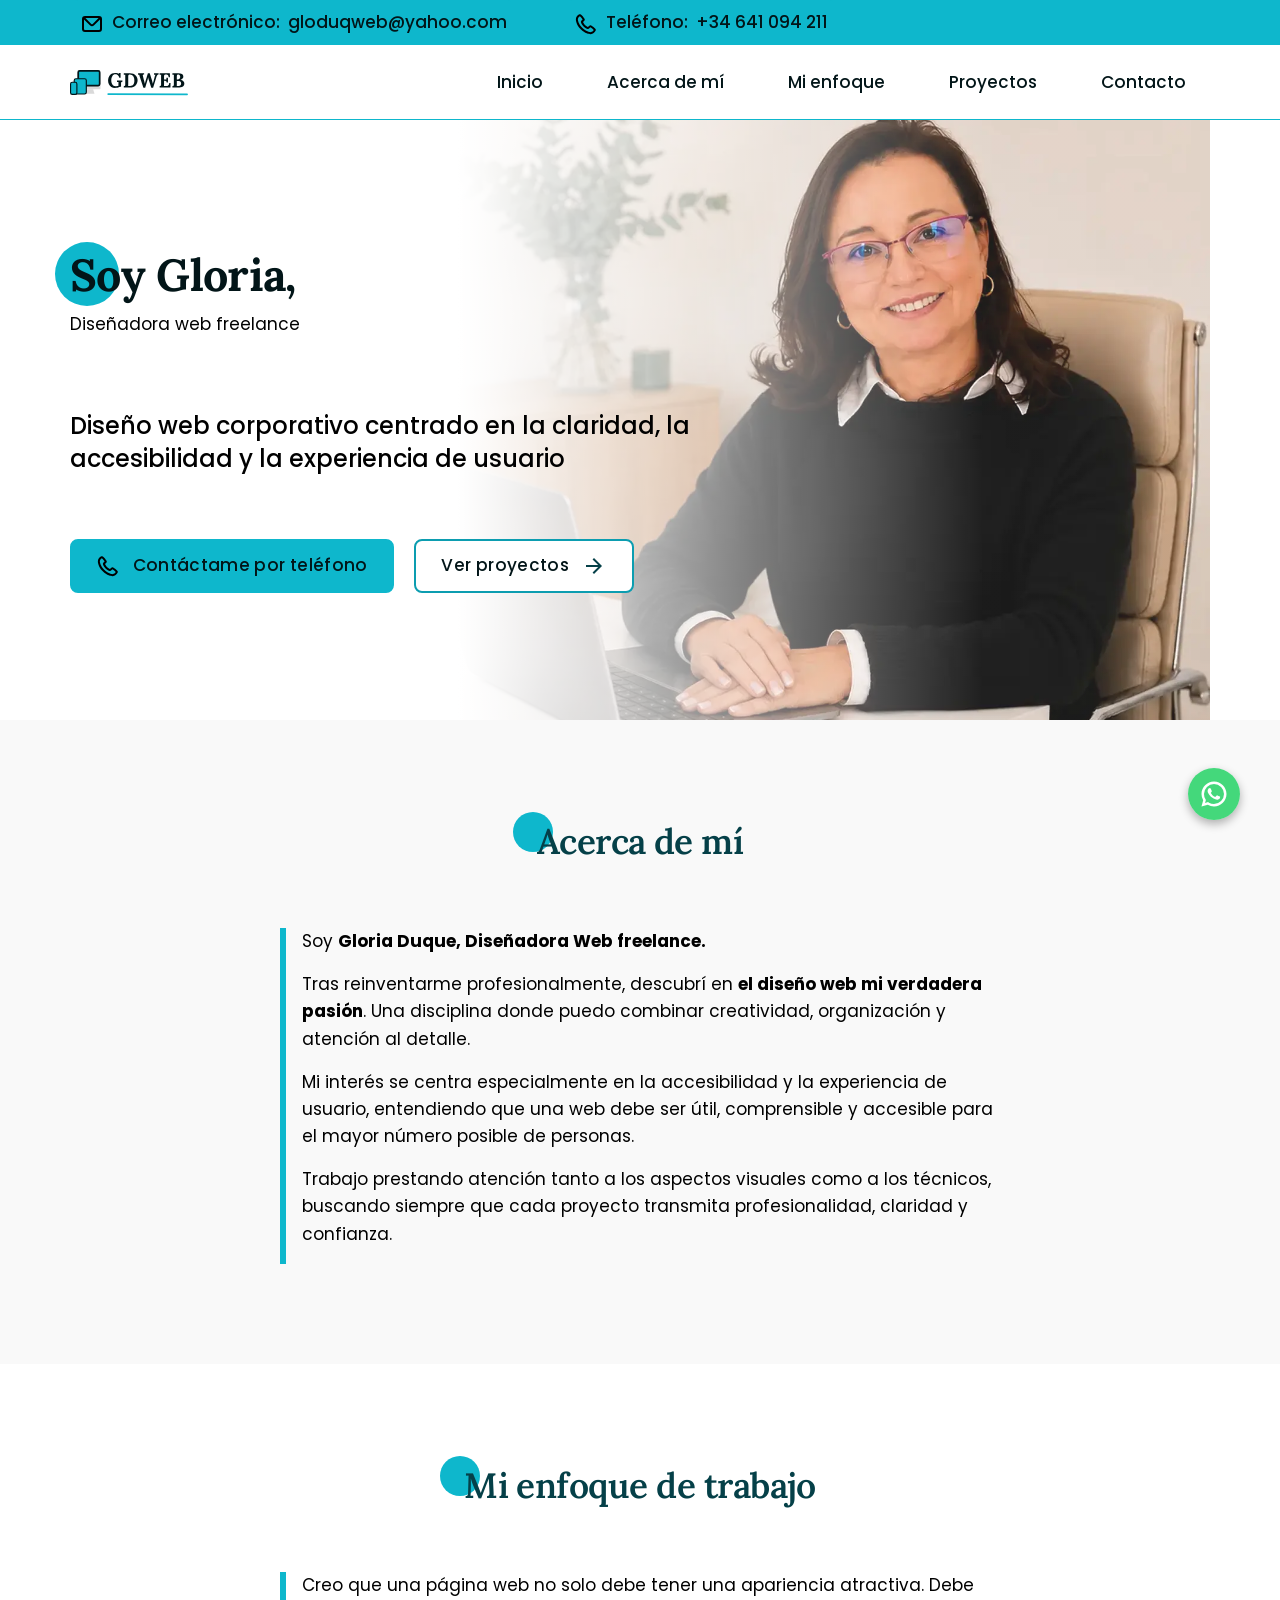
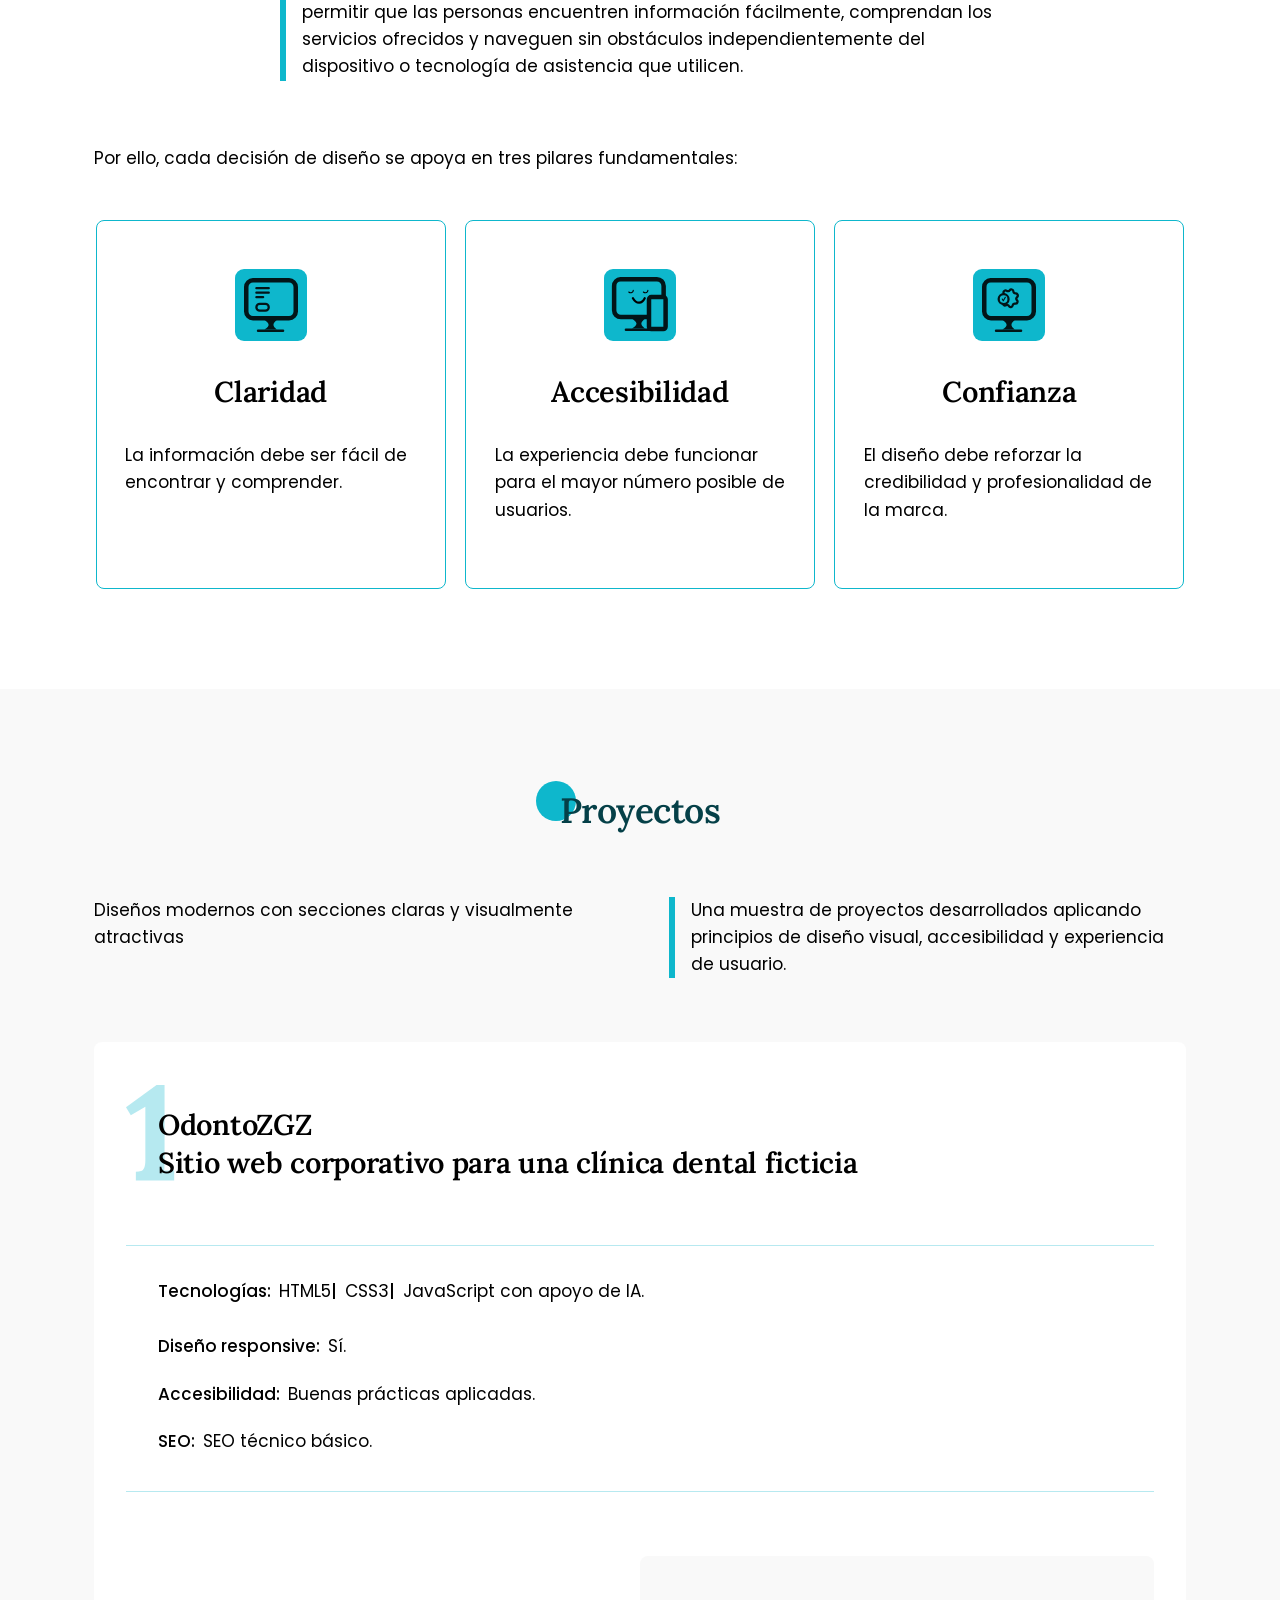
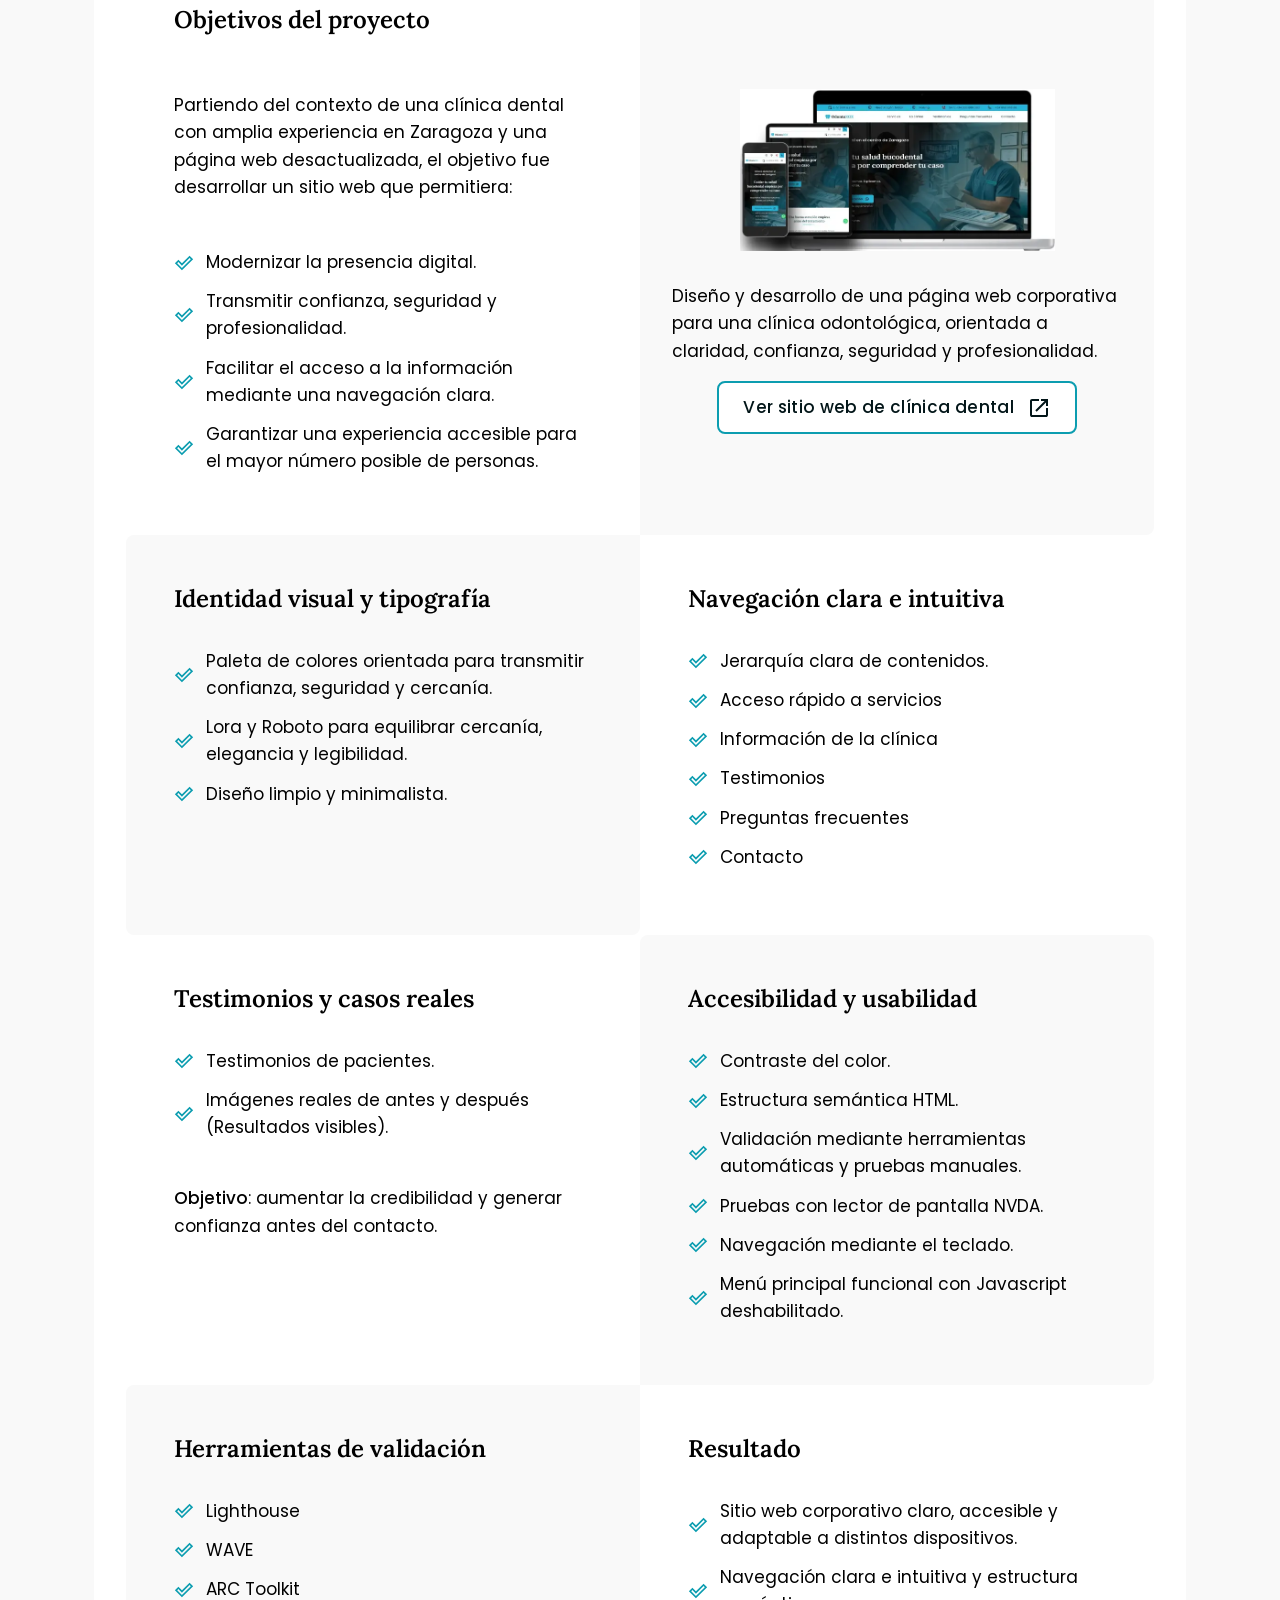
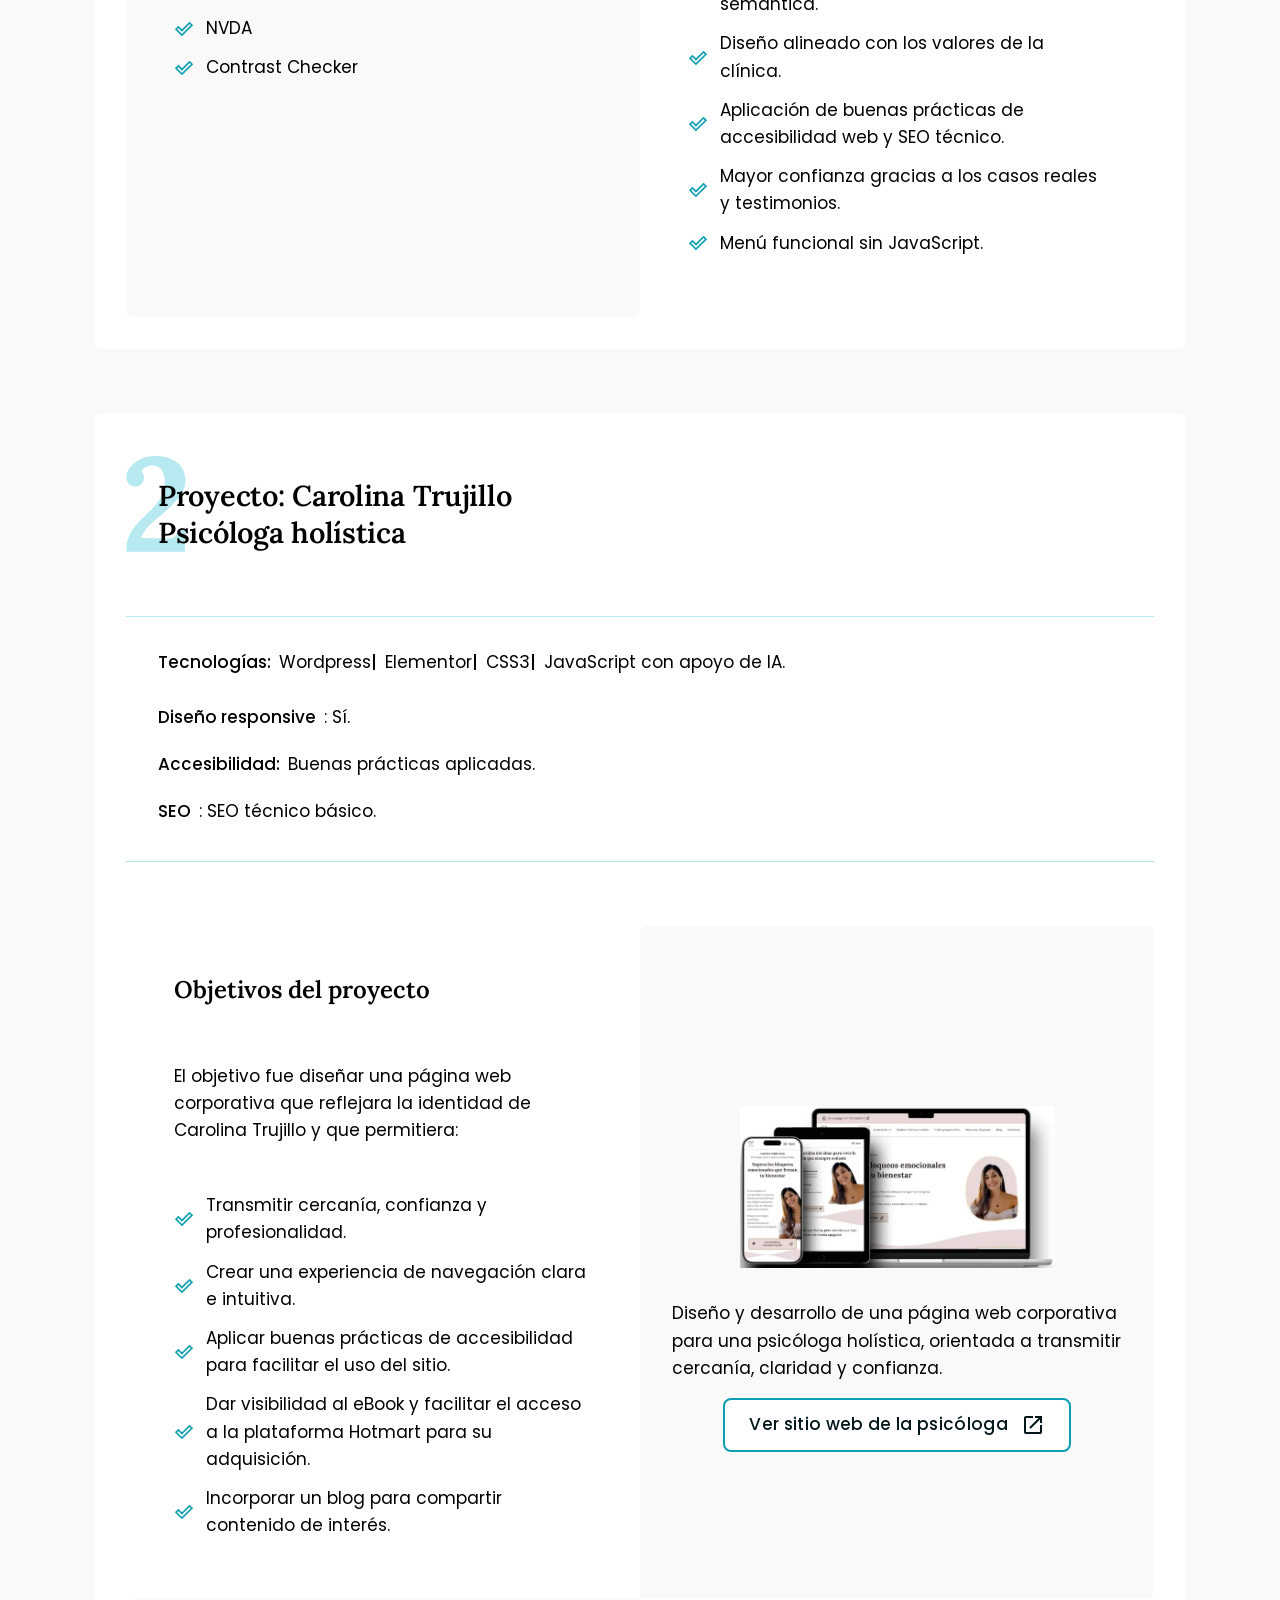
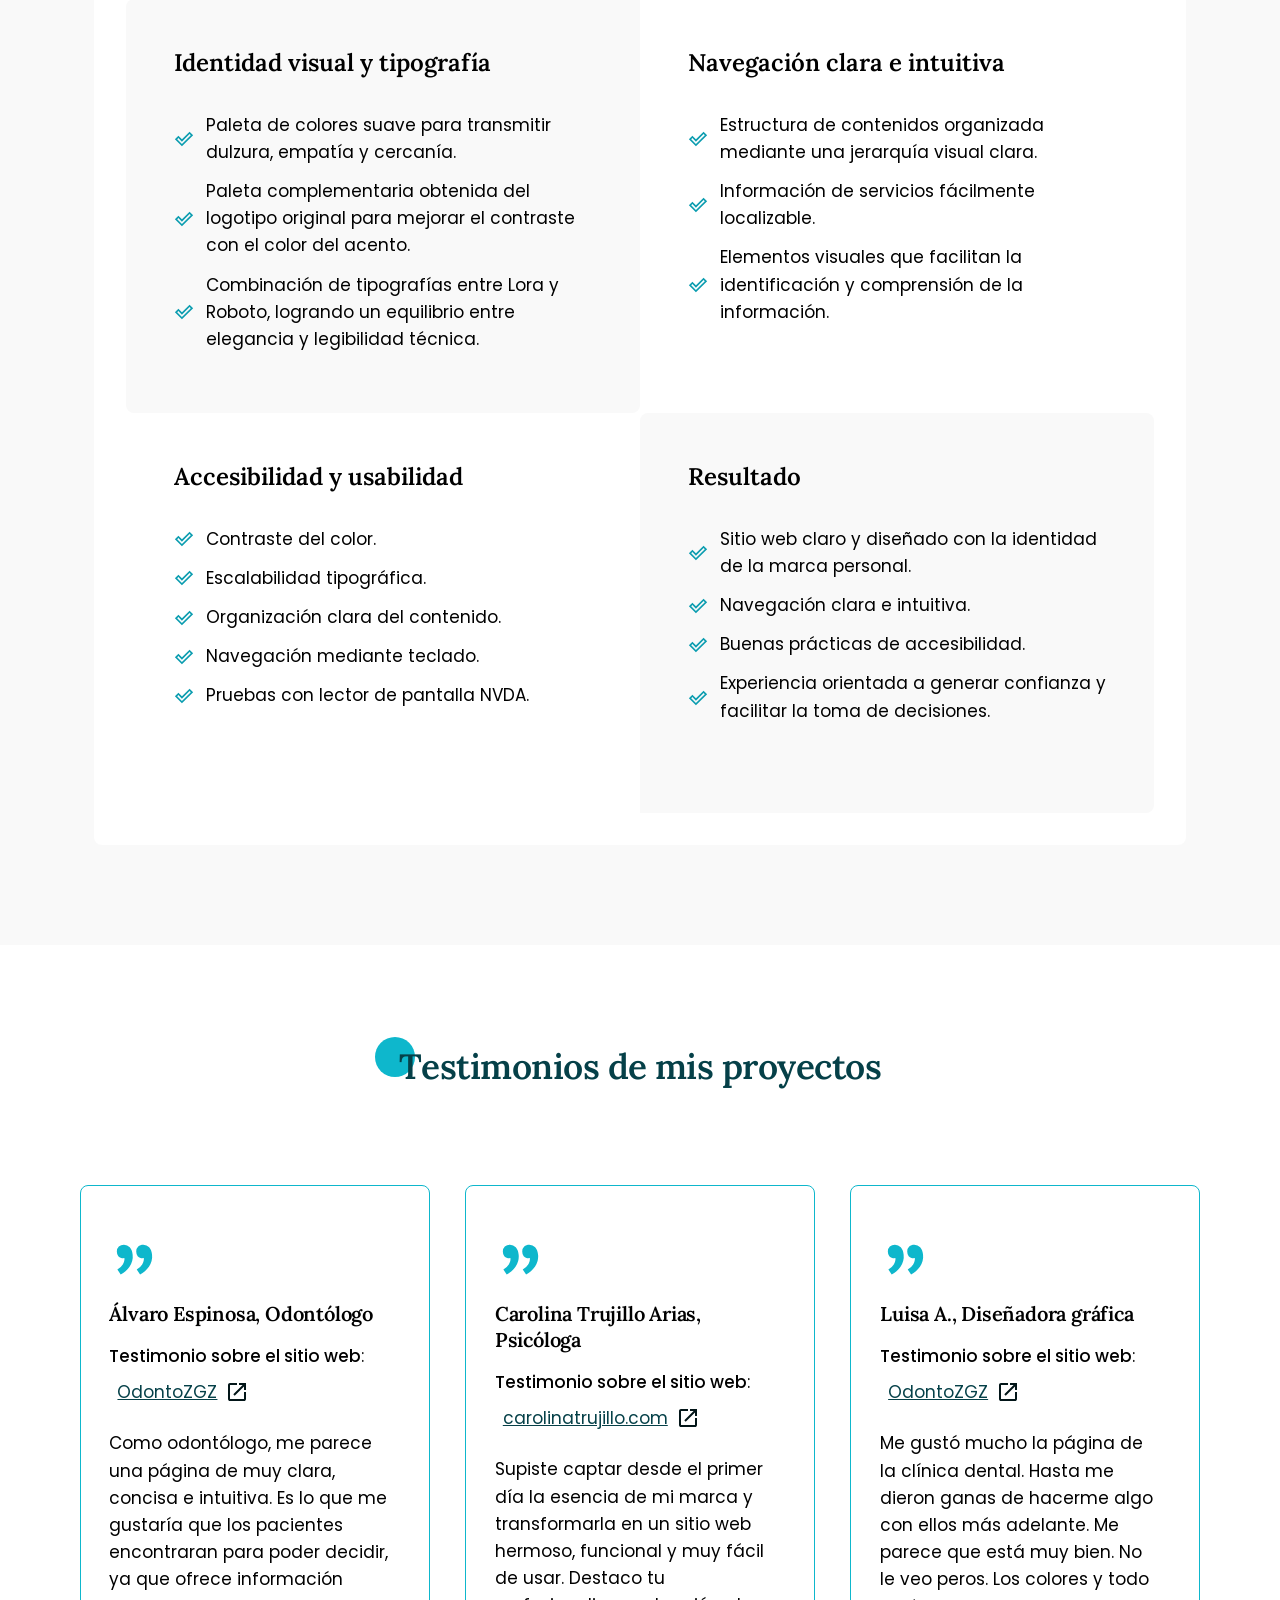
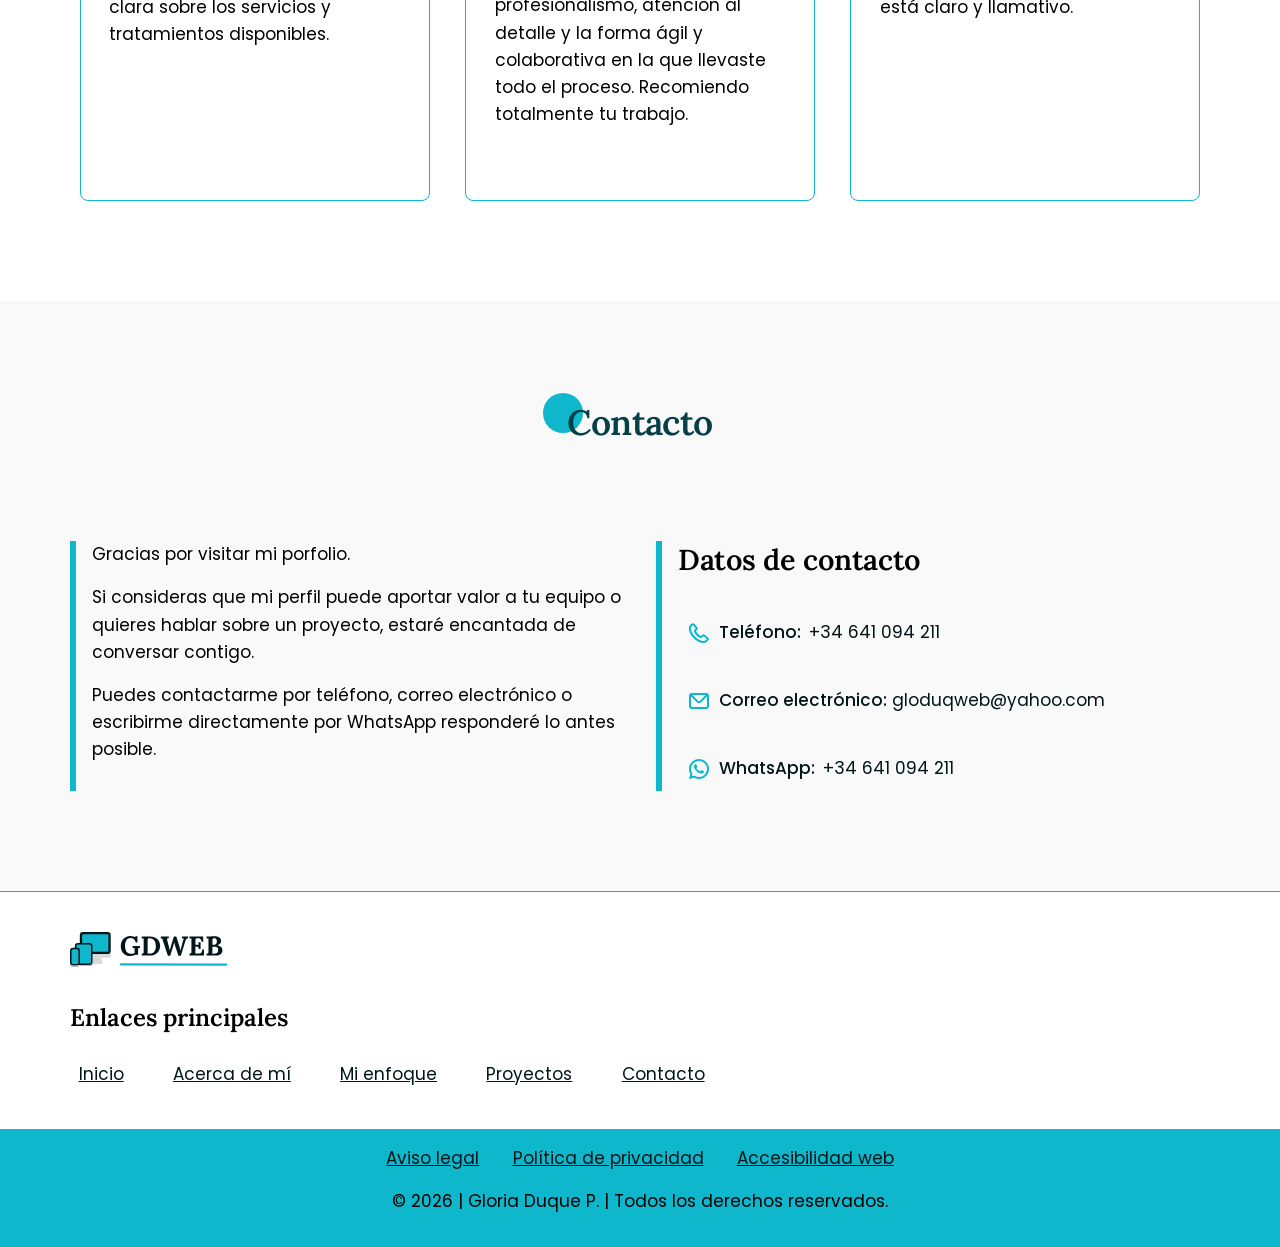
==== commit 19b49ffb: "actualizar enfoque" ====
--- a/index.html
+++ b/index.html
@@ -144,7 +144,7 @@
         <h2><span class="h2-esfera-decorativa">M</span>i enfoque de trabajo</h2>
 
         <p class="texto-inicial-servicios borde-decorativo">
-          Creo que una página web no solo debe tener una apariencia atrativa. Debe permitir que las personas encuentren
+          Creo que una página web no solo debe tener una apariencia atractiva. Debe permitir que las personas encuentren
           información fácilmente, comprendan los servicios ofrecidos y naveguen sin
           obstáculos independientemente del dispositivo o tecnología de asistencia que utilicen.
 
@@ -598,4 +598,4 @@
   <script src="assets/js/main.js"></script>
 </body>
 
-</html>+</html>
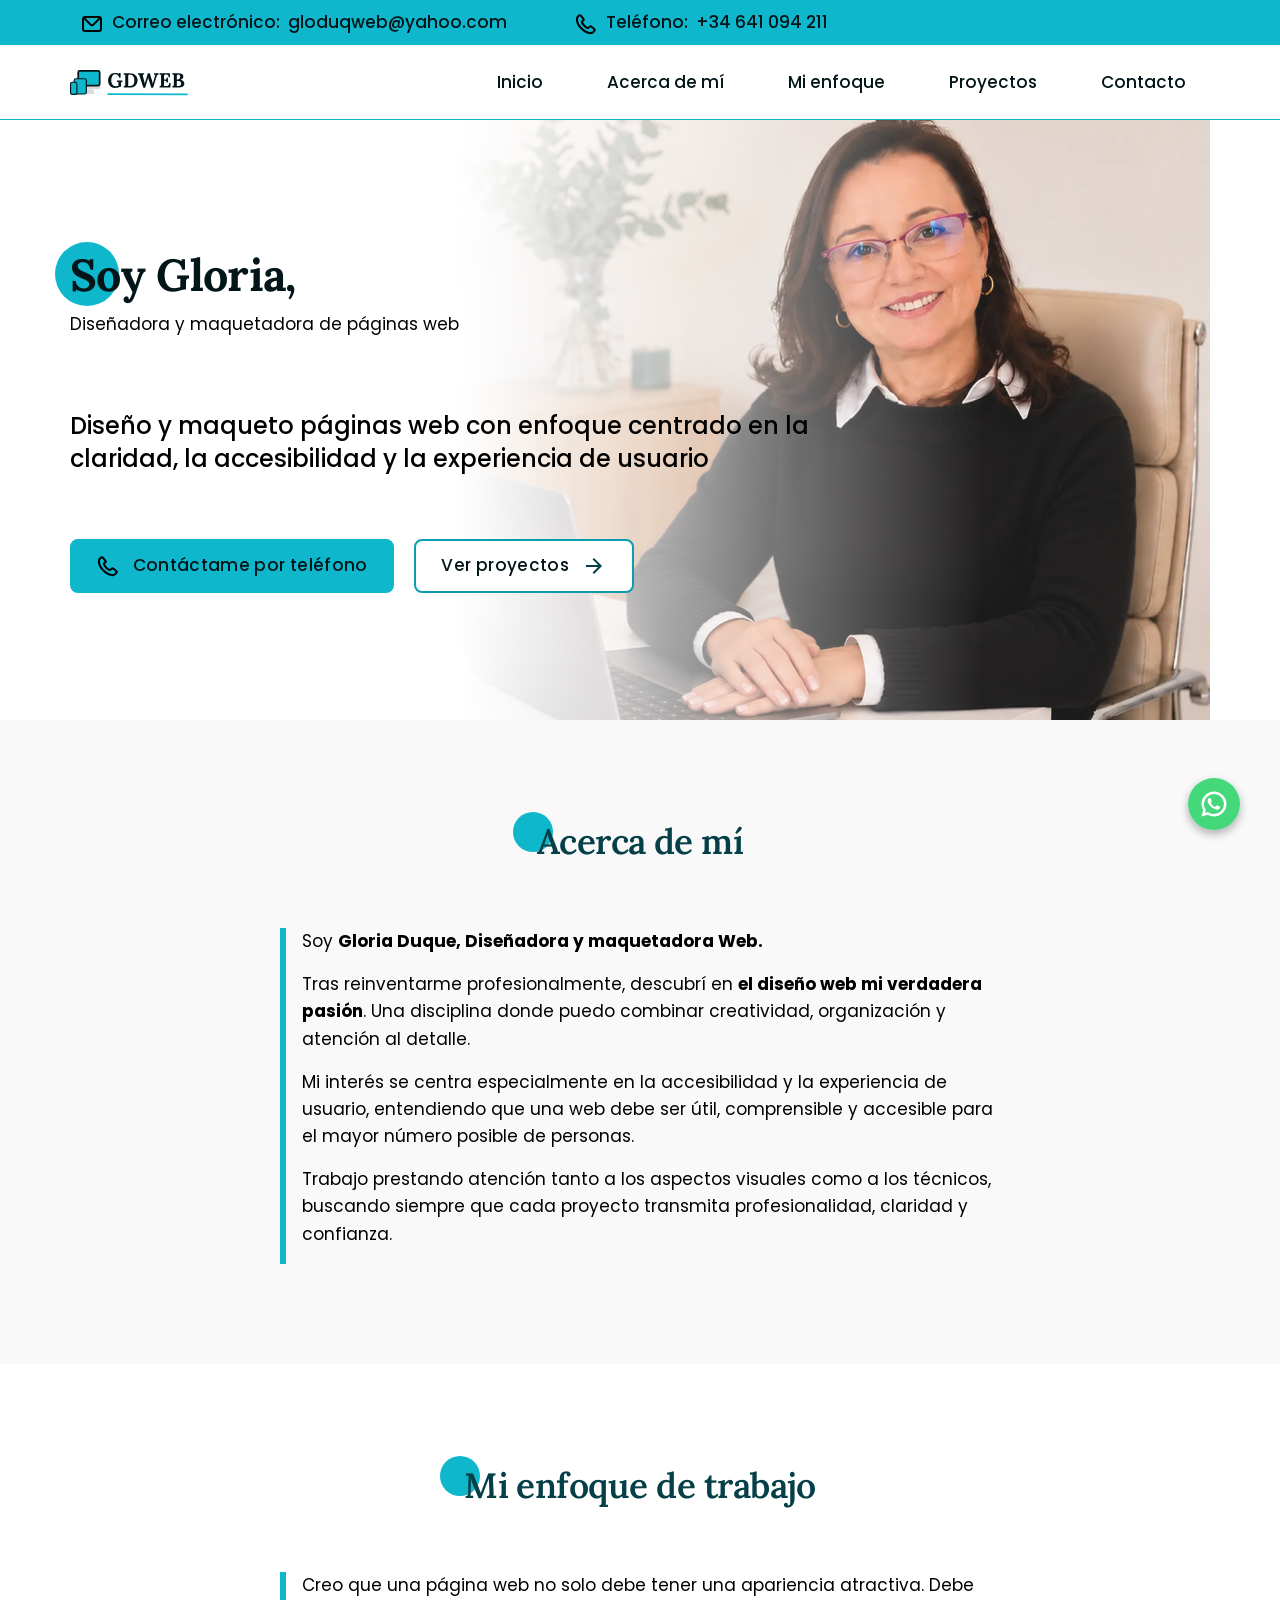
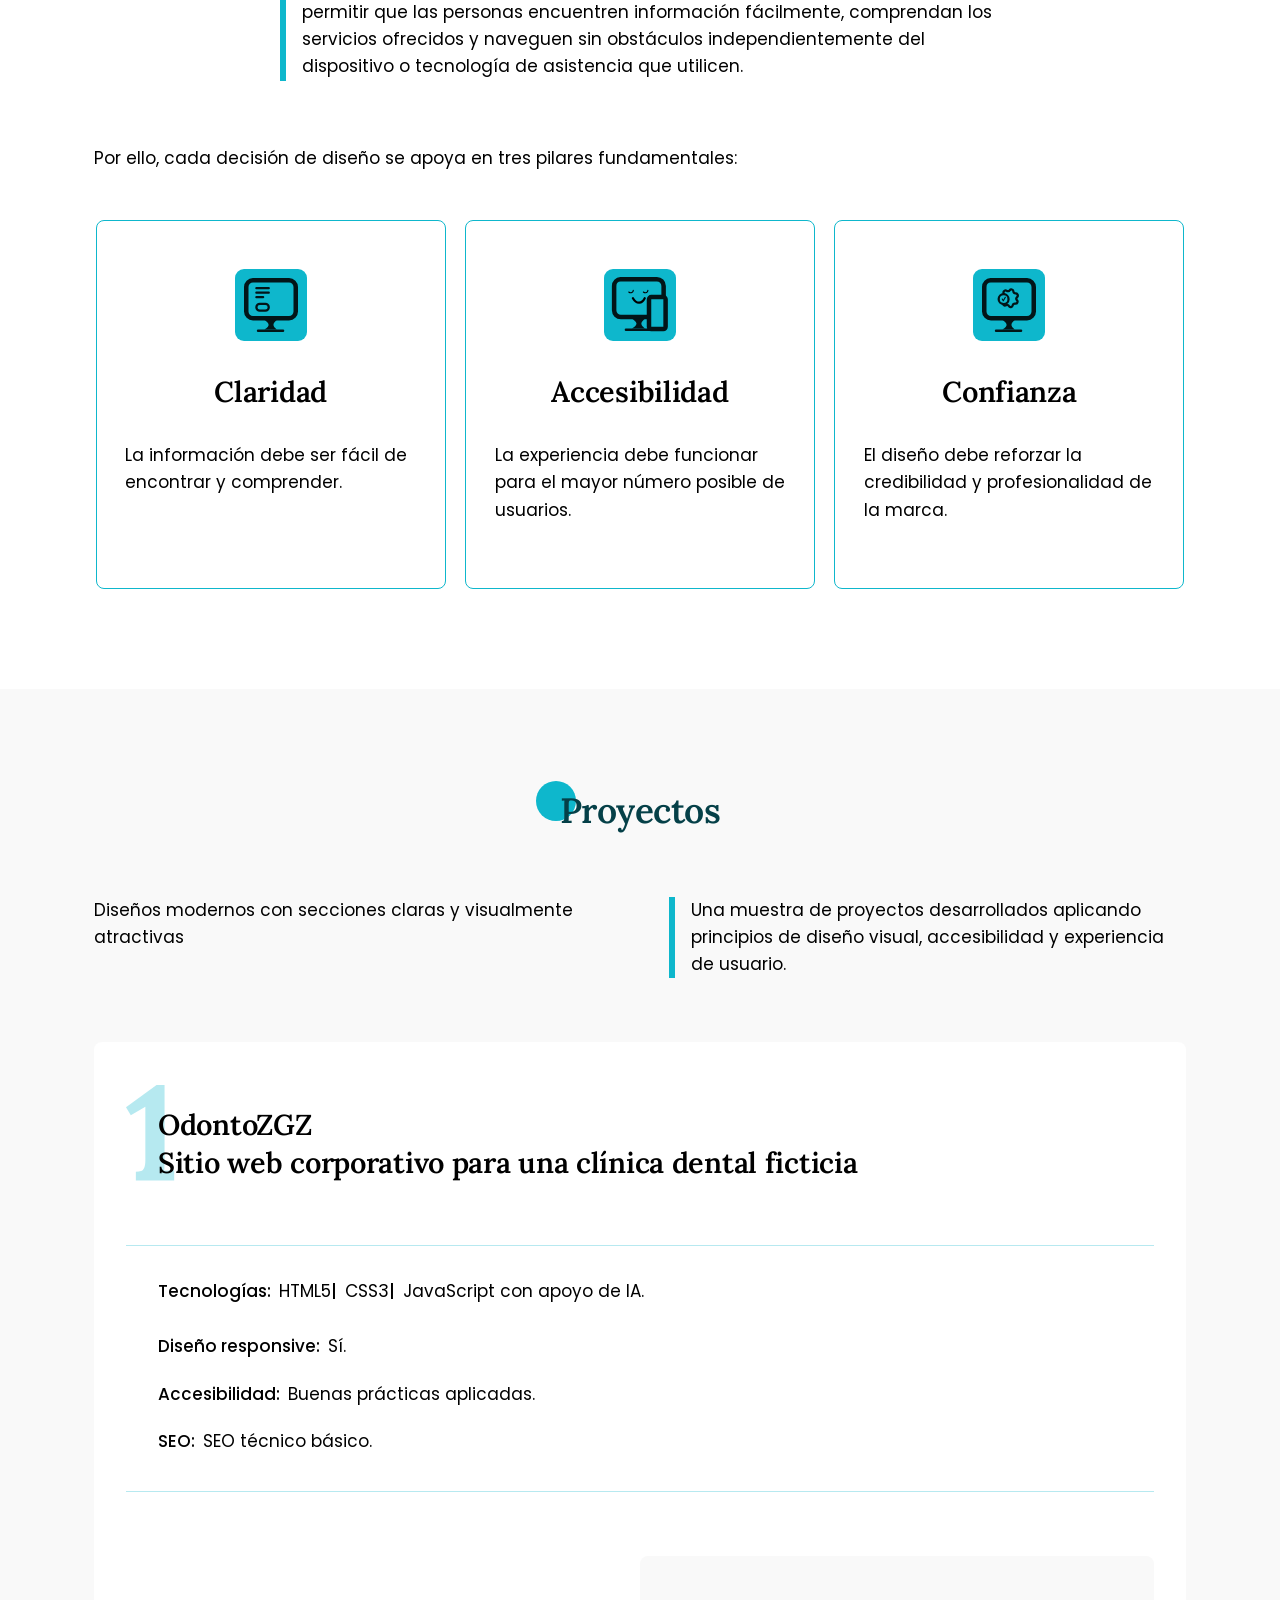
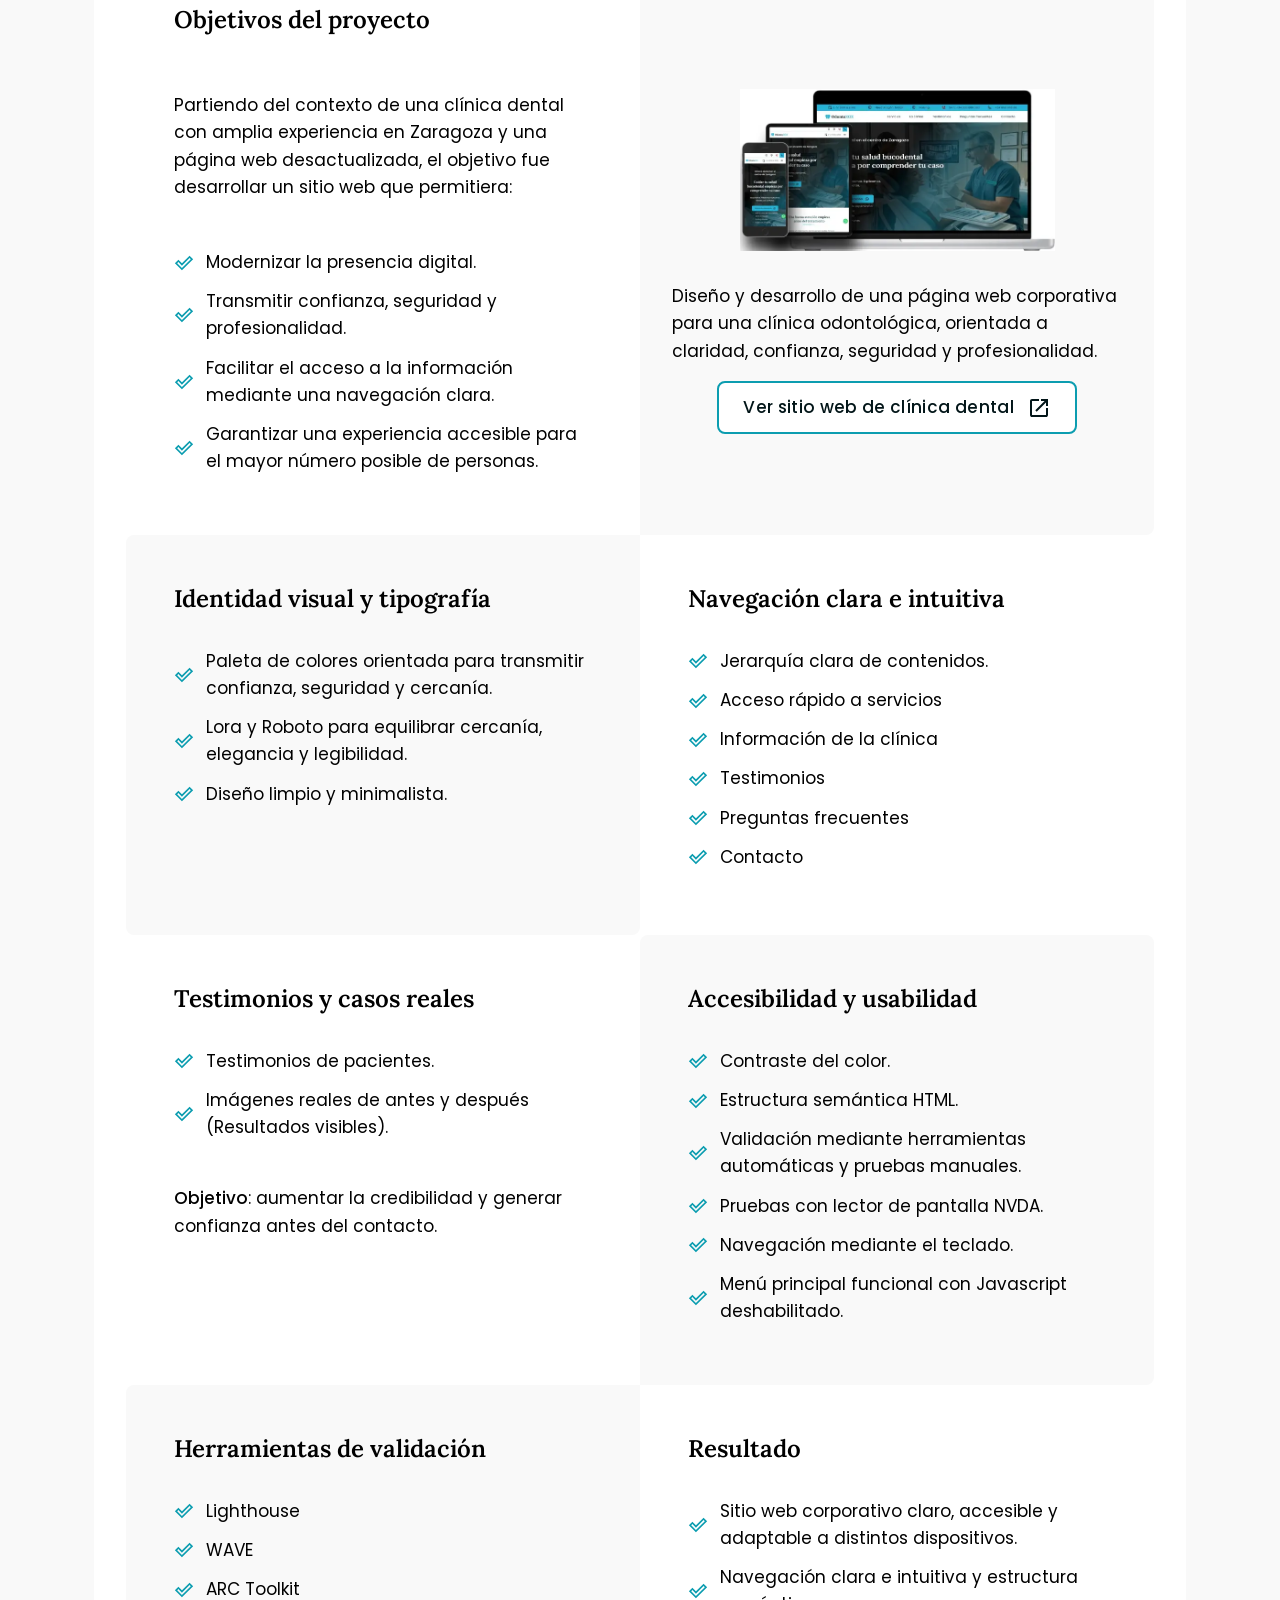
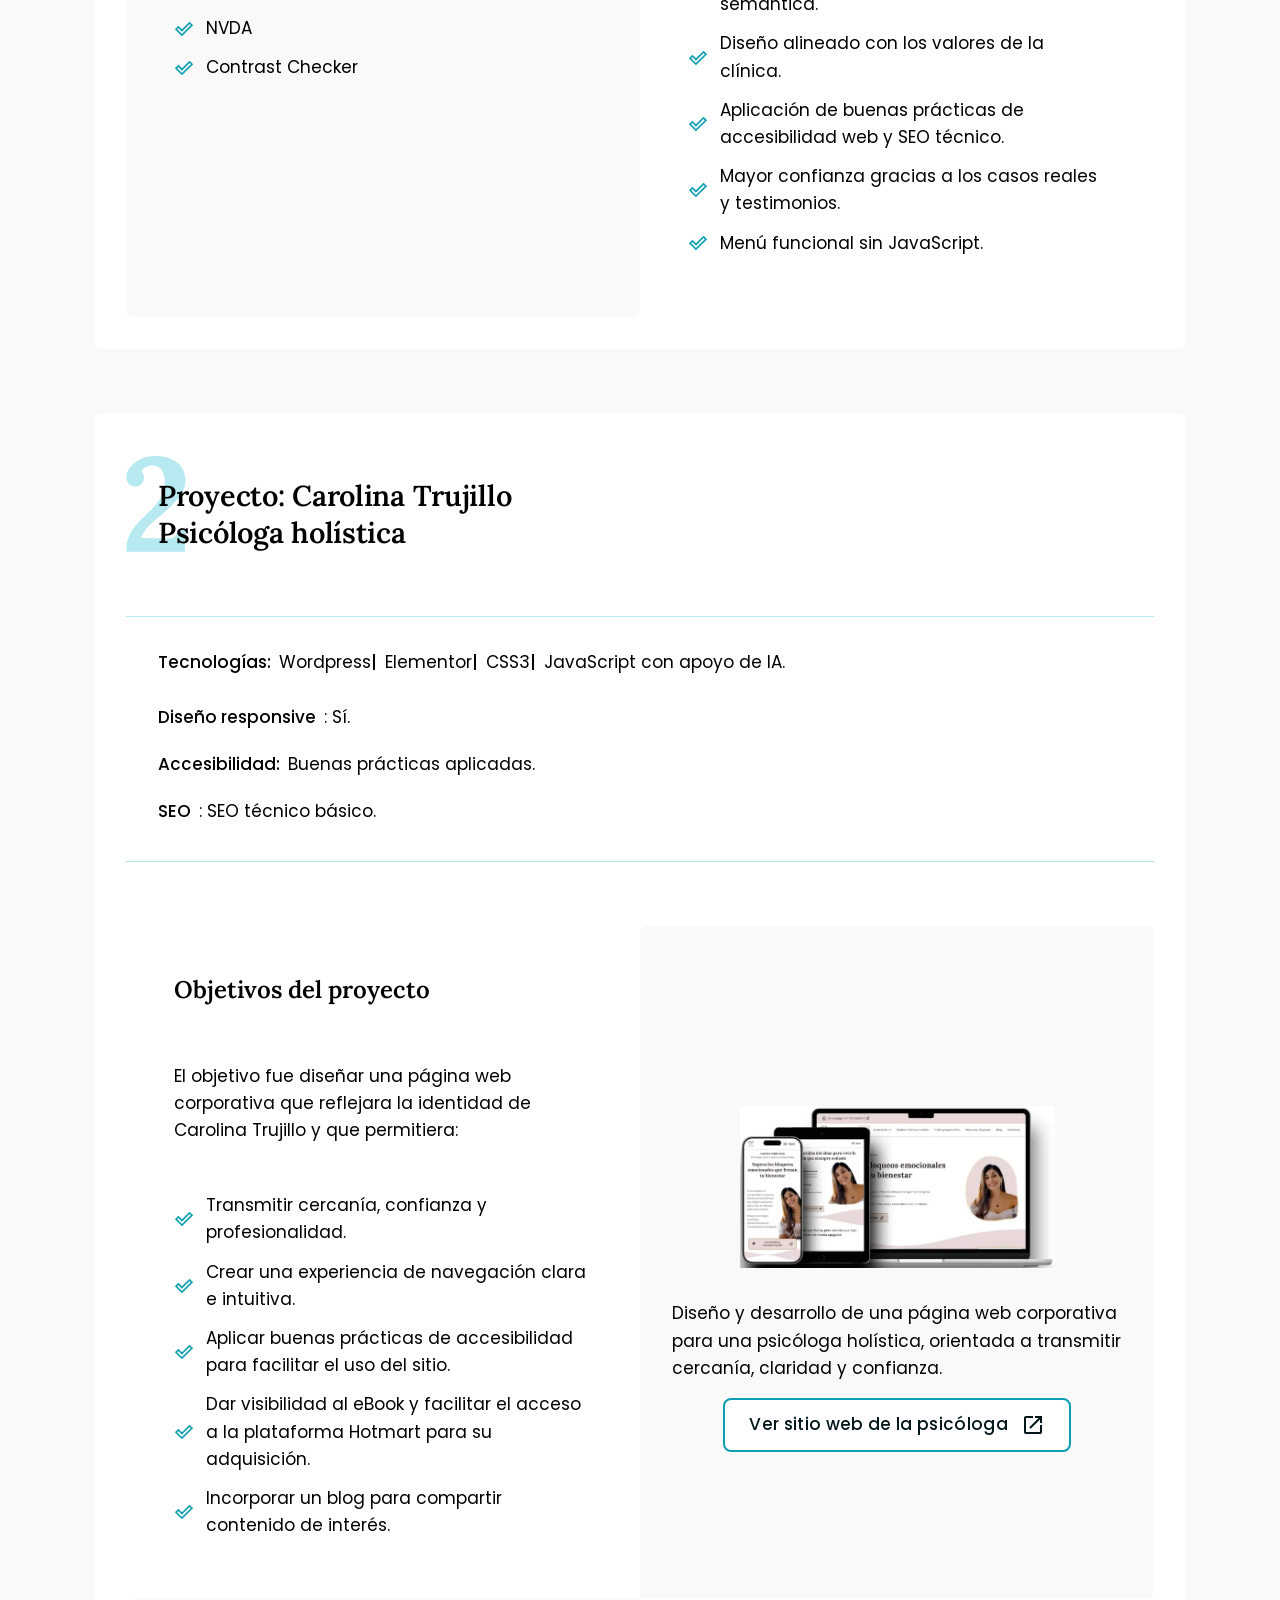
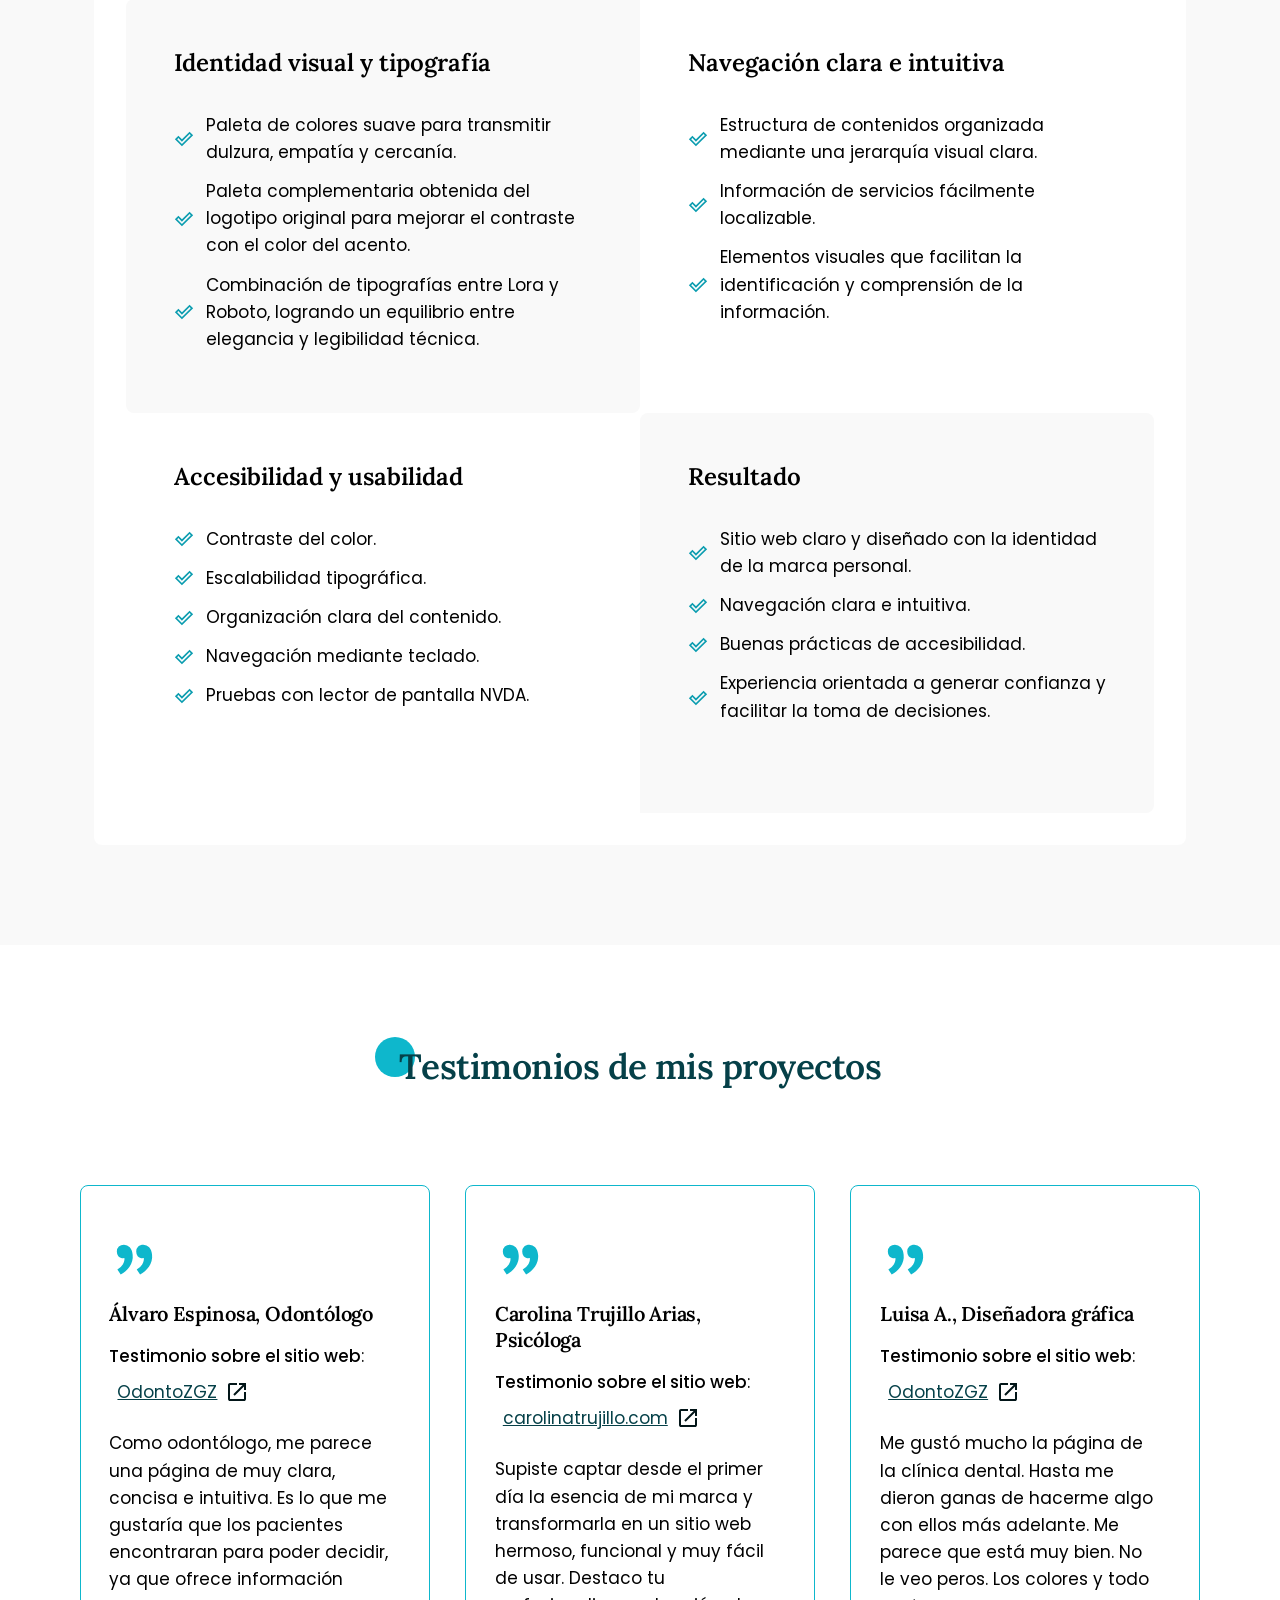
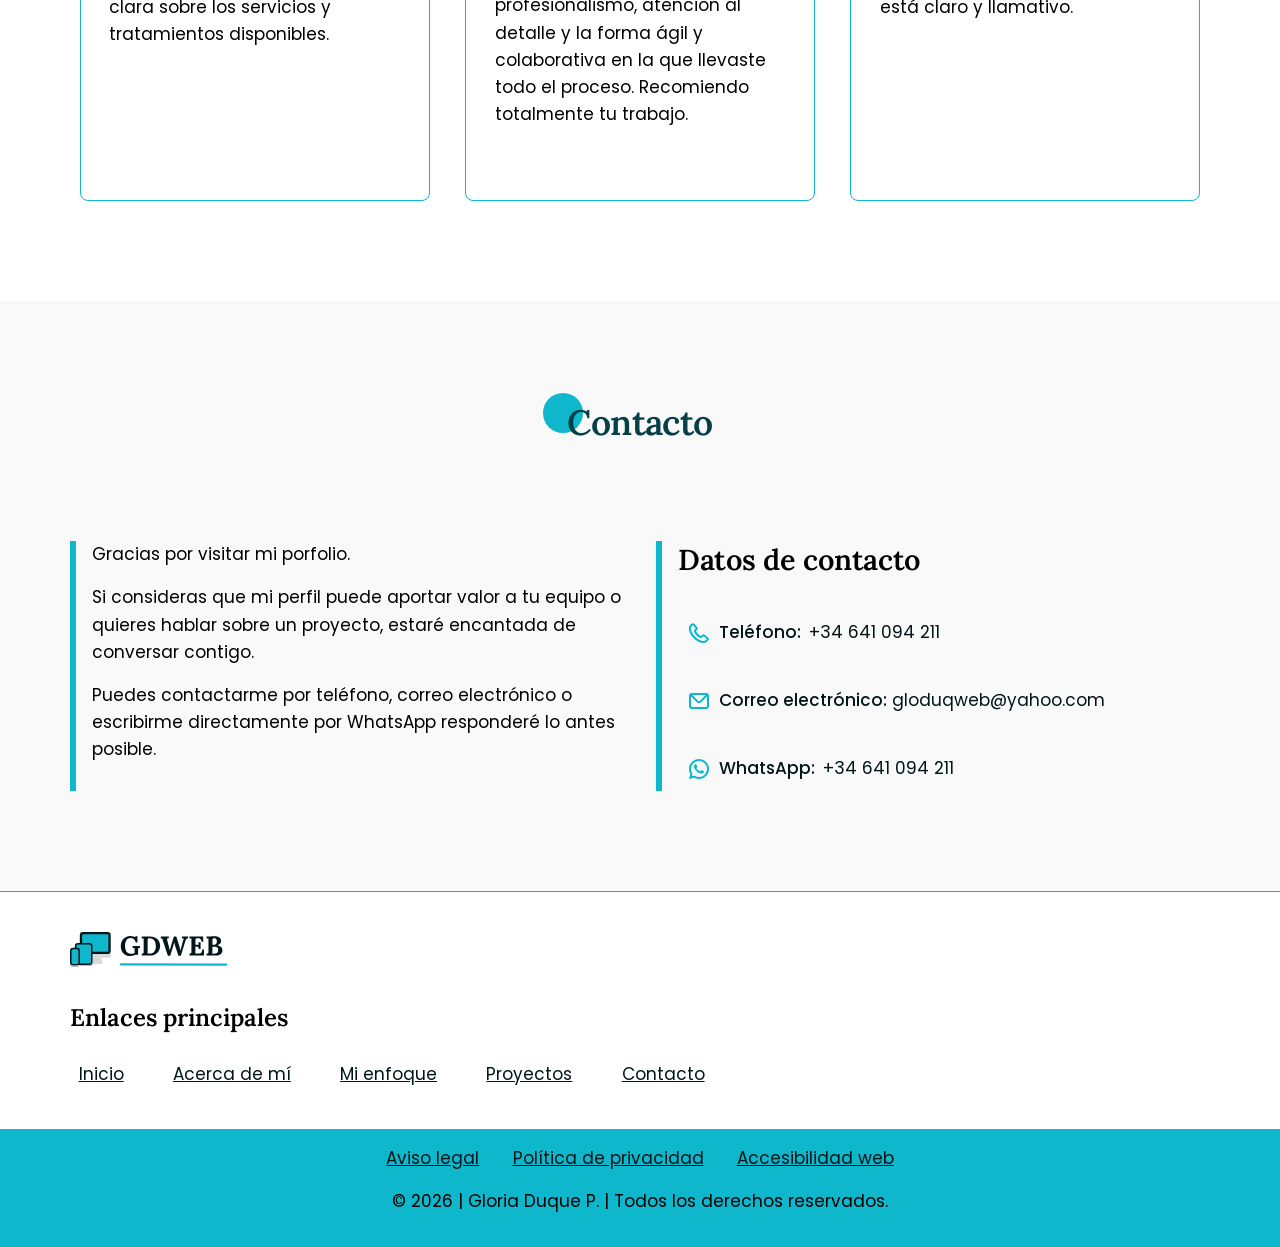
==== commit 99dc9c72: "Modificación título" ====
--- a/index.html
+++ b/index.html
@@ -92,13 +92,13 @@
               <h1>Soy Gloria,</h1>
               <div class="div-h1-absolute"></div>
             </div>
-            <p>Diseñadora web freelance</p>
+            <p>Diseñadora y maquetadora de páginas web</p>
           </div>
           <figure class="img-hero-movil">
             <img src="assets/img/hero-movil-1080.webp" alt="">
             <figcaption class="sr-only">Retrato de Gloria Duque</figcaption>
           </figure>
-          <p class="parraf-princ-hero">Diseño web corporativo centrado en la claridad, la accesibilidad y
+          <p class="parraf-princ-hero">Diseño y maqueto páginas web con enfoque centrado en la claridad, la accesibilidad y
             la experiencia
             de usuario</p>
 
@@ -119,7 +119,7 @@
 
         <div class="textos-acerca-de-mi borde-decorativo">
           <p>
-            Soy <strong>Gloria Duque, Diseñadora Web freelance.</strong>
+            Soy <strong>Gloria Duque, Diseñadora y maquetadora Web.</strong>
           </p>
           <p>
             Tras reinventarme profesionalmente, descubrí en
--- a/assets/css/style.css
+++ b/assets/css/style.css
@@ -1401,7 +1401,7 @@
   position: fixed;
   z-index: 99;
   right: 1px;
-  bottom: 20px;
+  bottom: 10px;
   text-decoration: none;
   cursor: pointer;
   opacity: 0;
@@ -2173,7 +2173,7 @@
 }
 .whatsapp-fijo {
   position: fixed;
-    bottom: 80px;
+    bottom: 70px;
     right: 1px;
     background-color: #25d366d9;
     width: 44px;
